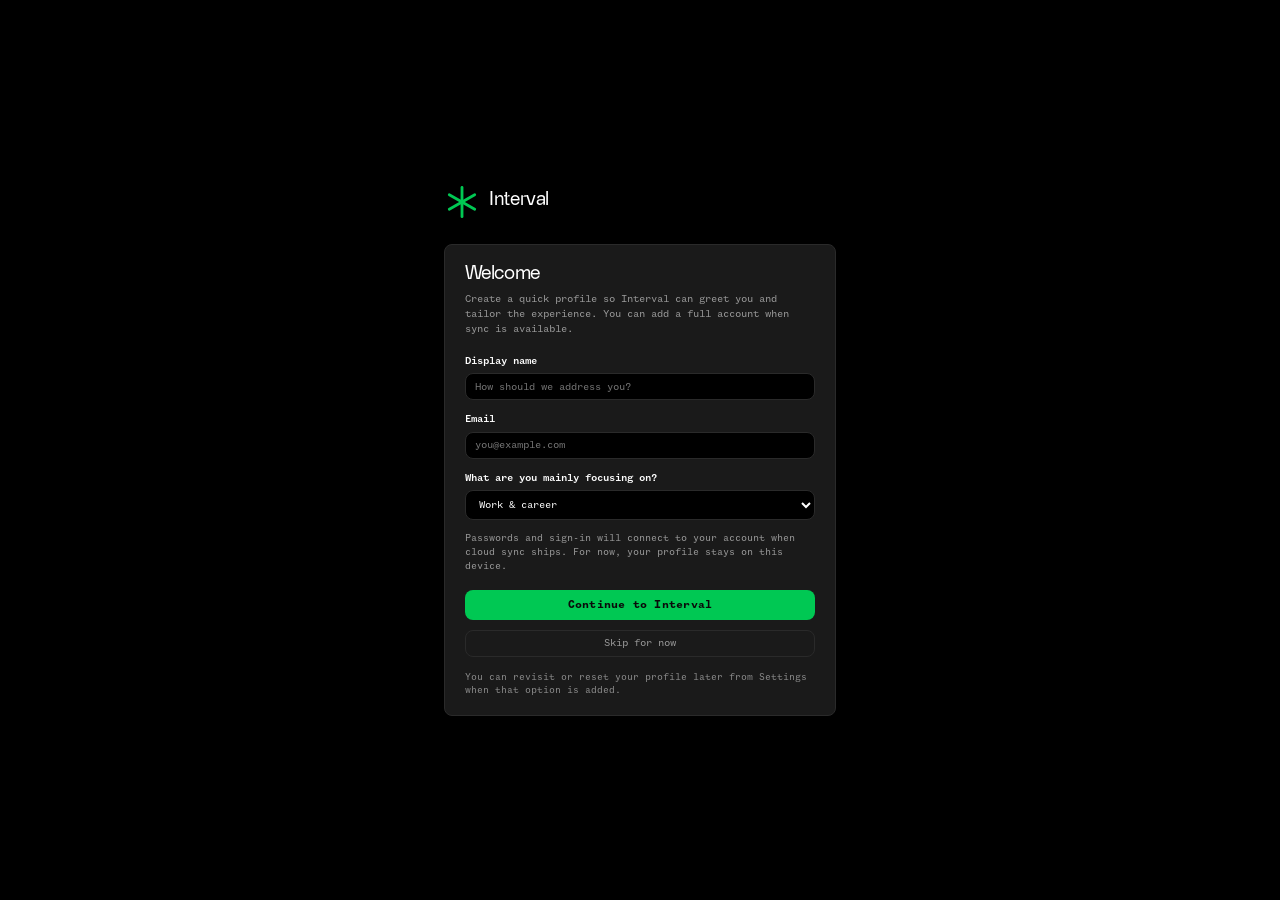
==== index.html @ 91ce13fd "Settings" ====
<!DOCTYPE html>
<html lang="en" data-theme="dark">
  <head>
    <meta charset="utf-8" />
    <meta name="viewport" content="width=device-width, initial-scale=1" />
    <title>Interval — Dashboard</title>
    <script src="js/onboarding-guard.js"></script>
    <script>
      (function () {
        try {
          if (localStorage.getItem("interval_theme") === "light") {
            document.documentElement.setAttribute("data-theme", "light");
          }
          var ts = localStorage.getItem("interval_text_scale");
          if (ts === "sm" || ts === "lg") {
            document.documentElement.setAttribute("data-text-scale", ts);
          }
          var motion = localStorage.getItem("interval_motion");
          var reduce = false;
          if (motion === "reduce") reduce = true;
          else if (motion === "full") reduce = false;
          else if (window.matchMedia("(prefers-reduced-motion: reduce)").matches) reduce = true;
          if (reduce) document.documentElement.setAttribute("data-reduced-motion", "reduce");
        } catch (e) {}
      })();
    </script>
    <link rel="stylesheet" href="css/live-session.css" />
    <link rel="stylesheet" href="css/dashboard.css" />
  </head>
  <body class="page-dashboard">
    <div class="app">
      <aside class="sidebar" aria-label="Main navigation">
        <a class="sidebar__brand sidebar__brand--link" id="sidebar-brand-link" href="profile.html" aria-label="Profile">
          <svg class="sidebar__logo" viewBox="0 0 32 32" aria-hidden="true" fill="none">
            <line x1="16" y1="3" x2="16" y2="29" stroke="currentColor" stroke-width="2.5" stroke-linecap="round"/>
            <line x1="27.3" y1="9.5" x2="4.7" y2="22.5" stroke="currentColor" stroke-width="2.5" stroke-linecap="round"/>
            <line x1="4.7" y1="9.5" x2="27.3" y2="22.5" stroke="currentColor" stroke-width="2.5" stroke-linecap="round"/>
          </svg>
          <span class="sidebar__title">Interval</span>
        </a>
        <nav class="sidebar__nav">
          <a class="sidebar__link sidebar__link--active" href="index.html" aria-current="page">
            <svg class="sidebar__icon" viewBox="0 0 24 24" fill="none" stroke="currentColor" stroke-width="2">
              <rect x="3" y="3" width="7" height="7" rx="1" />
              <rect x="14" y="3" width="7" height="7" rx="1" />
              <rect x="3" y="14" width="7" height="7" rx="1" />
              <rect x="14" y="14" width="7" height="7" rx="1" />
            </svg>
            Dashboard
          </a>
          <a class="sidebar__link" href="tracker.html">
            <svg class="sidebar__icon" viewBox="0 0 24 24" fill="none" stroke="currentColor" stroke-width="2">
              <circle cx="12" cy="12" r="3" />
              <path d="M12 2v2M12 20v2M2 12h2M20 12h2" />
            </svg>
            Tracker
          </a>
          <a class="sidebar__link" href="calendar.html">
            <svg class="sidebar__icon" viewBox="0 0 24 24" fill="none" stroke="currentColor" stroke-width="2">
              <rect x="3" y="5" width="18" height="16" rx="2" />
              <path d="M8 3v4M16 3v4" />
            </svg>
            Calendar
          </a>
          <a class="sidebar__link" href="guide.html">
            <svg class="sidebar__icon" viewBox="0 0 24 24" fill="none" stroke="currentColor" stroke-width="2">
              <rect x="4" y="4" width="16" height="16" rx="2" />
              <path d="M8 10h8M8 14h5" />
            </svg>
            Guide
          </a>
        </nav>
        <div class="sidebar__footer">
          <div class="sidebar__settings">
            <button
              type="button"
              class="sidebar__link sidebar__settings-trigger"
              id="sidebar-settings-toggle"
              aria-expanded="false"
              aria-controls="sidebar-settings-panel"
            >
              <svg class="sidebar__icon" viewBox="0 0 24 24" fill="none" stroke="currentColor" stroke-width="2">
                <circle cx="12" cy="12" r="3" />
                <path d="M12 2v2M12 20v2M4.2 4.2l1.4 1.4M18.4 18.4l1.4 1.4M2 12h2M20 12h2M4.2 19.8l1.4-1.4M18.4 5.6l1.4-1.4" />
              </svg>
              Settings
            </button>
            <div id="sidebar-settings-panel" class="sidebar__settings-panel" hidden>
              <div class="settings-field">
                <span class="settings-field__label">Appearance</span>
                <div class="theme-switch-row">
                  <span class="theme-switch-row__text" id="theme-mode-label">Dark mode</span>
                  <button
                    type="button"
                    class="theme-switch"
                    id="theme-switch"
                    role="switch"
                    aria-checked="true"
                    aria-labelledby="theme-mode-label"
                  >
                    <span class="theme-switch__knob"></span>
                  </button>
                </div>
              </div>
              <div class="settings-field">
                <label class="settings-field__label" for="setting-text-scale">Text size</label>
                <select class="settings-select" id="setting-text-scale" aria-label="Text size">
                  <option value="sm">Small</option>
                  <option value="md">Default</option>
                  <option value="lg">Large</option>
                </select>
              </div>
              <div class="settings-field">
                <label class="settings-field__label" for="setting-clock">Time</label>
                <select class="settings-select" id="setting-clock" aria-label="Time format">
                  <option value="12">12-hour</option>
                  <option value="24">24-hour</option>
                </select>
              </div>
              <div class="settings-field">
                <label class="settings-field__label" for="setting-week-start">Week starts</label>
                <select class="settings-select" id="setting-week-start" aria-label="First day of week">
                  <option value="monday">Monday</option>
                  <option value="sunday">Sunday</option>
                </select>
              </div>
              <div class="settings-field">
                <label class="settings-field__label" for="setting-motion">Motion</label>
                <select class="settings-select" id="setting-motion" aria-label="Animation preference">
                  <option value="system">Match system</option>
                  <option value="reduce">Reduce motion</option>
                  <option value="full">Full motion</option>
                </select>
              </div>
              <div class="settings-field">
                <span class="settings-field__label">Data</span>
                <button type="button" class="settings-btn" id="setting-export-sessions">
                  Download session backup
                </button>
              </div>
            </div>
          </div>
          <a class="sidebar__link" href="guide.html">
            <svg class="sidebar__icon" viewBox="0 0 24 24" fill="none" stroke="currentColor" stroke-width="2">
              <circle cx="12" cy="12" r="10" />
              <path d="M12 16v-4M12 8h.01" />
            </svg>
            Help Center
          </a>
        </div>
      </aside>

      <div class="main main--dashboard">
        <header class="main__header main__header--dashboard">
          <div class="dashboard-intro">
            <h1 class="main__title">Dashboard</h1>
            <p id="dashboard-motivation" class="dashboard-motivation" aria-live="polite"></p>
          </div>
        </header>

        <nav class="dashboard-tiles" aria-label="App areas">
          <a class="dashboard-tile" href="tracker.html">
            <div class="dashboard-tile__thumb">
              <svg viewBox="0 0 160 100" fill="none" xmlns="http://www.w3.org/2000/svg" aria-hidden="true">
                <rect width="160" height="100" rx="4" fill="var(--bg)" stroke="var(--border-subtle)" stroke-width="1" />
                <path d="M12 72 L40 48 L68 58 L96 32 L124 44 L148 28" stroke="url(#dash-tracker-grad)" stroke-width="4" stroke-linecap="round" stroke-linejoin="round" />
                <defs>
                  <linearGradient id="dash-tracker-grad" x1="0" y1="0" x2="1" y2="0">
                    <stop offset="0%" stop-color="var(--deep)" />
                    <stop offset="45%" stop-color="var(--focused)" />
                    <stop offset="100%" stop-color="var(--neutral)" />
                  </linearGradient>
                </defs>
                <line x1="12" y1="20" x2="148" y2="20" stroke="var(--chart-grid-stroke)" stroke-width="1" stroke-dasharray="3 4" />
                <line x1="12" y1="50" x2="148" y2="50" stroke="var(--chart-grid-mid)" stroke-width="1" stroke-dasharray="3 4" />
                <line x1="12" y1="80" x2="148" y2="80" stroke="var(--chart-grid-stroke)" stroke-width="1" stroke-dasharray="3 4" />
              </svg>
            </div>
            <div class="dashboard-tile__body">
              <h2 class="dashboard-tile__title">Tracker</h2>
              <p class="dashboard-tile__desc">Run reflective focus sessions, view the stability curve, and log distractions.</p>
            </div>
          </a>

          <a class="dashboard-tile" href="calendar.html">
            <div class="dashboard-tile__thumb">
              <svg viewBox="0 0 160 100" fill="none" xmlns="http://www.w3.org/2000/svg" aria-hidden="true">
                <rect width="160" height="100" rx="4" fill="var(--bg)" stroke="var(--border-subtle)" stroke-width="1" />
                <rect x="14" y="16" width="132" height="14" rx="2" fill="var(--surface-elevated)" />
                <g opacity="0.9">
                  <rect x="14" y="38" width="16" height="14" rx="2" fill="var(--surface-elevated)" stroke="var(--border-subtle)" stroke-width="1" />
                  <rect x="34" y="38" width="16" height="14" rx="2" fill="var(--surface-elevated)" stroke="var(--border-subtle)" stroke-width="1" />
                  <rect x="54" y="38" width="16" height="14" rx="2" fill="var(--deep)" fill-opacity="0.25" stroke="var(--deep)" stroke-width="1" />
                  <rect x="74" y="38" width="16" height="14" rx="2" fill="var(--surface-elevated)" stroke="var(--border-subtle)" stroke-width="1" />
                  <rect x="94" y="38" width="16" height="14" rx="2" fill="var(--surface-elevated)" stroke="var(--border-subtle)" stroke-width="1" />
                  <rect x="114" y="38" width="16" height="14" rx="2" fill="var(--surface-elevated)" stroke="var(--border-subtle)" stroke-width="1" />
                  <rect x="134" y="38" width="16" height="14" rx="2" fill="var(--surface-elevated)" stroke="var(--border-subtle)" stroke-width="1" />
                  <rect x="14" y="56" width="16" height="14" rx="2" fill="var(--surface-elevated)" stroke="var(--border-subtle)" stroke-width="1" />
                  <rect x="34" y="56" width="16" height="14" rx="2" fill="var(--focused)" fill-opacity="0.2" stroke="var(--focused)" stroke-width="1" />
                </g>
              </svg>
            </div>
            <div class="dashboard-tile__body">
              <h2 class="dashboard-tile__title">Calendar</h2>
              <p class="dashboard-tile__desc">Browse session history by month, week, or day with focus scores.</p>
            </div>
          </a>

          <a class="dashboard-tile" href="guide.html">
            <div class="dashboard-tile__thumb">
              <svg viewBox="0 0 160 100" fill="none" xmlns="http://www.w3.org/2000/svg" aria-hidden="true">
                <rect width="160" height="100" rx="4" fill="var(--bg)" stroke="var(--border-subtle)" stroke-width="1" />
                <rect x="36" y="18" width="88" height="64" rx="3" fill="var(--surface-elevated)" stroke="var(--border-subtle)" stroke-width="1" />
                <line x1="48" y1="34" x2="112" y2="34" stroke="var(--text-muted)" stroke-width="2" stroke-linecap="round" />
                <line x1="48" y1="46" x2="104" y2="46" stroke="var(--border-subtle)" stroke-width="2" stroke-linecap="round" />
                <line x1="48" y1="56" x2="96" y2="56" stroke="var(--border-subtle)" stroke-width="2" stroke-linecap="round" />
                <line x1="48" y1="66" x2="108" y2="66" stroke="var(--border-subtle)" stroke-width="2" stroke-linecap="round" />
                <circle cx="52" cy="74" r="3" fill="var(--deep)" />
                <line x1="58" y1="74" x2="108" y2="74" stroke="var(--deep)" stroke-width="2" stroke-opacity="0.35" stroke-linecap="round" />
              </svg>
            </div>
            <div class="dashboard-tile__body">
              <h2 class="dashboard-tile__title">Guide</h2>
              <p class="dashboard-tile__desc">How Interval works: focus bands, reflective mode, and using the calendar.</p>
            </div>
          </a>
        </nav>
      </div>
    </div>
    <script src="js/profile.js"></script>
    <script src="js/behavior-tracking.js" defer></script>
    <script src="js/theme.js" defer></script>
    <script src="js/app-settings.js" defer></script>
    <script src="js/sidebar-brand.js" defer></script>
    <script src="js/session-calendar.js" defer></script>
    <script src="js/dashboard-motivation.js" defer></script>
  </body>
</html>
---- css/live-session.css ----
/* Live Session — desktop layout, no utility framework */

@import url("./fonts.css");

:root,
html[data-theme="dark"] {
  --bg: #000000;
  --surface: #1a1a1a;
  --surface-elevated: #222222;
  --border-subtle: #2a2a2a;
  --text: #ffffff;
  --text-muted: #9a9a9a;
  --text-on-deep: #0a0a0a;
  --deep: #00c853;
  --focused: #ffd600;
  --neutral: #ff9100;
  --distracted: #d50000;
  --chart-grid-stroke: #333333;
  --chart-grid-mid: #444444;
  --dist-track-bg: #0d0d0d;
  --sidebar-width: 240px;
  --radius-card: 8px;
  --font-sans: "Rinter", system-ui, sans-serif;
  --font-mono: "Founders Grotesk Mono", ui-monospace, monospace;
  /* Tracker: one body size for labels + values, one for captions */
  --text-scale-multiplier: 1;
  --font-ui: calc(0.8125rem * var(--text-scale-multiplier));
  --font-caption: calc(0.75rem * var(--text-scale-multiplier));
}

html[data-text-scale="sm"] {
  --text-scale-multiplier: 0.92;
}

html[data-text-scale="lg"] {
  --text-scale-multiplier: 1.1;
}

html[data-theme="light"] {
  --bg: #f2f2f2;
  --surface: #ffffff;
  --surface-elevated: #ebebeb;
  --border-subtle: #e0e0e0;
  --text: #141414;
  --text-muted: #616161;
  --text-on-deep: #0a0a0a;
  --deep: #00a344;
  --focused: #c9a000;
  --neutral: #e65100;
  --distracted: #c62828;
  --chart-grid-stroke: #d4d4d4;
  --chart-grid-mid: #b8b8b8;
  --dist-track-bg: #eaeaea;
}

*,
*::before,
*::after {
  box-sizing: border-box;
}

html,
body {
  margin: 0;
  min-height: 100%;
  background: var(--bg);
  color: var(--text);
  font-family: var(--font-mono);
  font-size: 14px;
  font-weight: 400;
  line-height: 1.45;
  -webkit-font-smoothing: antialiased;
}

a {
  color: inherit;
  text-decoration: none;
}

button {
  font-family: inherit;
  cursor: pointer;
}

.app {
  display: flex;
  min-height: 100vh;
}

/* ——— Sidebar ——— */

.sidebar {
  width: var(--sidebar-width);
  flex-shrink: 0;
  background: var(--surface);
  border-right: 1px solid var(--border-subtle);
  display: flex;
  flex-direction: column;
  padding: 1.5rem 1rem 1.25rem;
}

.sidebar__brand {
  display: flex;
  align-items: center;
  gap: 0.65rem;
  padding: 0 0.5rem 1.5rem;
  border-bottom: 1px solid var(--border-subtle);
  margin-bottom: 1rem;
}

a.sidebar__brand--link {
  text-decoration: none;
  color: inherit;
  cursor: pointer;
  border-radius: var(--radius-card);
  transition: background 0.15s ease;
}

a.sidebar__brand--link:hover {
  background: var(--surface-elevated);
}

a.sidebar__brand--link:focus {
  outline: none;
}

a.sidebar__brand--link:focus-visible {
  outline: 2px solid var(--deep);
  outline-offset: 2px;
}

.sidebar__logo {
  width: 28px;
  height: 28px;
  flex-shrink: 0;
  color: var(--deep);
}

.sidebar__title {
  font-family: var(--font-sans);
  font-size: 1.25rem;
  font-weight: 500;
  letter-spacing: -0.02em;
}

.sidebar__nav {
  display: flex;
  flex-direction: column;
  gap: 0.35rem;
  flex: 1;
}

.sidebar__link {
  display: flex;
  align-items: center;
  gap: 0.65rem;
  padding: 0.55rem 0.65rem;
  border-radius: var(--radius-card);
  color: var(--text);
  transition: background 0.15s ease, color 0.15s ease;
}

.sidebar__link:hover {
  background: var(--surface-elevated);
}

.sidebar__link--active {
  background: var(--deep);
  color: var(--text-on-deep);
}

.sidebar__link--active:hover {
  background: var(--deep);
  filter: brightness(1.06);
}

.sidebar__icon {
  width: 18px;
  height: 18px;
  flex-shrink: 0;
  opacity: 0.9;
}

.sidebar__link--active .sidebar__icon {
  color: var(--text-on-deep);
  opacity: 1;
}

.sidebar__footer {
  display: flex;
  flex-direction: column;
  gap: 0.35rem;
  padding-top: 1rem;
  border-top: 1px solid var(--border-subtle);
}

.sidebar__settings {
  display: flex;
  flex-direction: column;
  gap: 0.35rem;
}

.sidebar__settings-trigger {
  width: 100%;
  border: none;
  background: none;
  font: inherit;
  text-align: left;
  cursor: pointer;
}

.sidebar__settings-panel {
  padding: 0.5rem 0.65rem 0.75rem;
  margin: 0 0 0.15rem;
  border-radius: var(--radius-card);
  background: var(--surface-elevated);
  border: 1px solid var(--border-subtle);
  max-height: min(70vh, 22rem);
  overflow-y: auto;
}

.settings-field {
  display: flex;
  flex-direction: column;
  gap: 0.5rem;
}

.settings-field__label {
  font-size: 0.6875rem;
  font-weight: 500;
  letter-spacing: 0.06em;
  text-transform: uppercase;
  color: var(--text-muted);
}

.theme-switch-row {
  display: flex;
  align-items: center;
  justify-content: space-between;
  gap: 0.75rem;
}

.theme-switch-row__text {
  font-size: 0.8125rem;
  color: var(--text);
}

.theme-switch {
  position: relative;
  width: 44px;
  height: 24px;
  flex-shrink: 0;
  border: none;
  border-radius: 999px;
  padding: 0;
  cursor: pointer;
  background: var(--border-subtle);
  transition: background 0.2s ease;
}

.theme-switch[aria-checked="true"] {
  background: var(--deep);
}

.theme-switch:focus-visible {
  outline: 2px solid var(--deep);
  outline-offset: 2px;
}

.theme-switch__knob {
  position: absolute;
  top: 3px;
  left: 3px;
  width: 18px;
  height: 18px;
  border-radius: 50%;
  background: var(--surface);
  box-shadow: 0 1px 3px rgba(0, 0, 0, 0.35);
  transition: transform 0.2s ease;
  pointer-events: none;
}

.theme-switch[aria-checked="true"] .theme-switch__knob {
  transform: translateX(20px);
  background: var(--text-on-deep);
}

html[data-theme="light"] .theme-switch[aria-checked="false"] .theme-switch__knob {
  background: #ffffff;
}

.sidebar__settings-panel .settings-field:not(:first-child) {
  margin-top: 0.65rem;
  padding-top: 0.65rem;
  border-top: 1px solid var(--border-subtle);
}

.settings-select {
  width: 100%;
  max-width: 100%;
  font-family: inherit;
  font-size: 0.8125rem;
  padding: 0.35rem 0.45rem;
  border-radius: var(--radius-card);
  border: 1px solid var(--border-subtle);
  background: var(--surface);
  color: var(--text);
}

.settings-select:focus-visible {
  outline: 2px solid var(--deep);
  outline-offset: 1px;
}

.settings-btn {
  display: block;
  width: 100%;
  margin-top: 0.35rem;
  padding: 0.4rem 0.55rem;
  font-family: inherit;
  font-size: 0.8125rem;
  border-radius: var(--radius-card);
  border: 1px solid var(--border-subtle);
  background: var(--surface);
  color: var(--text);
}

.settings-btn:hover {
  background: var(--surface-elevated);
  border-color: var(--text-muted);
}

.settings-btn:focus-visible {
  outline: 2px solid var(--deep);
  outline-offset: 1px;
}

html[data-reduced-motion="reduce"] *,
html[data-reduced-motion="reduce"] *::before,
html[data-reduced-motion="reduce"] *::after {
  animation-duration: 0.001ms !important;
  animation-iteration-count: 1 !important;
  transition-duration: 0.001ms !important;
  scroll-behavior: auto !important;
}

/* ——— Main ——— */

.main {
  flex: 1;
  min-width: 0;
  display: flex;
  flex-direction: column;
  padding: 1.5rem 1.75rem 1.75rem;
}

.main__header {
  display: flex;
  flex-wrap: wrap;
  align-items: center;
  gap: 1rem 1.5rem;
  margin-bottom: 1.5rem;
}

.main__title {
  font-family: var(--font-sans);
  font-size: clamp(1.75rem, 3vw, 2.25rem);
  font-weight: 500;
  letter-spacing: -0.03em;
  margin: 0;
  line-height: 1.1;
}

.main__header-spacer {
  flex: 1;
  min-width: 0;
}

.header-actions {
  display: flex;
  align-items: center;
  gap: 0.65rem;
}


.btn-primary {
  border: none;
  border-radius: var(--radius-card);
  padding: 0.65rem 1.15rem;
  background: var(--deep);
  color: var(--text-on-deep);
  font-size: var(--font-ui);
  font-weight: 600;
  letter-spacing: 0.02em;
  transition: filter 0.15s ease, transform 0.1s ease;
}

.btn-primary:hover {
  filter: brightness(1.08);
}

.btn-primary:active {
  transform: scale(0.99);
}

.btn-primary--end {
  background: var(--distracted);
}

.header-meta {
  display: flex;
  align-items: center;
  gap: 0.65rem;
  flex-wrap: wrap;
}

.pill {
  display: inline-flex;
  align-items: center;
  gap: 0.5rem;
  padding: 0.45rem 0.85rem;
  background: var(--surface);
  border-radius: 999px;
  font-size: var(--font-ui);
  color: var(--text-muted);
  border: 1px solid var(--border-subtle);
}

.pill__dot {
  width: 8px;
  height: 8px;
  border-radius: 2px;
  background: var(--text-muted);
  flex-shrink: 0;
  transition: background 0.3s ease;
}

.pill__dot--pulse {
  background: var(--deep);
  animation: dot-pulse 2s ease-in-out infinite;
}

@keyframes dot-pulse {
  0%, 100% { opacity: 1; }
  50% { opacity: 0.35; }
}

.pill__time {
  color: var(--text);
  font-variant-numeric: tabular-nums;
}

/* ——— Dashboard grid ——— */

.dashboard-grid {
  display: grid;
  grid-template-columns: minmax(0, 1fr) minmax(0, 1fr) 260px;
  grid-template-rows: minmax(220px, 1fr) minmax(220px, 1fr) auto;
  gap: 1rem;
  flex: 1;
  min-height: 0;
}

.card {
  background: var(--surface);
  border-radius: var(--radius-card);
  border: 1px solid var(--border-subtle);
  padding: 1rem 1.1rem;
  display: flex;
  flex-direction: column;
  min-height: 0;
}

.card__title {
  margin: 0 0 0.75rem;
  padding-bottom: 0.65rem;
  border-bottom: 1px solid var(--border-subtle);
  font-size: var(--font-ui);
  font-weight: 500;
  color: var(--text);
  letter-spacing: 0.04em;
  text-transform: none;
}

.card__title--sr-only {
  position: absolute;
  width: 1px;
  height: 1px;
  padding: 0;
  margin: -1px;
  overflow: hidden;
  clip: rect(0, 0, 0, 0);
  white-space: nowrap;
  border: 0;
}

.card__hint {
  margin: -0.35rem 0 0.65rem;
  font-size: var(--font-caption);
  line-height: 1.4;
  color: var(--text-muted);
}

/* Grid placement */
.cell-stability {
  grid-column: 1 / 3;
  grid-row: 1 / 3;
}

.cell-distraction {
  grid-column: 3;
  grid-row: 1;
}

.cell-session {
  grid-column: 3;
  grid-row: 2;
}

.cell-curve-key {
  grid-column: 1;
  grid-row: 3;
}

.cell-distribution {
  grid-column: 2;
  grid-row: 3;
}

.cell-friction {
  position: relative;
  grid-column: 3;
  grid-row: 3;
}

/* Stability chart */
.stability-chart-wrap {
  flex: 1;
  min-height: 260px;
  position: relative;
}

.stability-chart {
  width: 100%;
  height: 100%;
  display: block;
}

.stability-chart__axis-y {
  fill: var(--text-muted);
  font-size: var(--font-caption);
  font-family: var(--font-mono);
}

.stability-chart__axis-x {
  fill: var(--text-muted);
  font-size: var(--font-caption);
  font-family: var(--font-mono);
}

.stability-chart__grid {
  stroke: var(--chart-grid-stroke);
  stroke-width: 1;
  stroke-dasharray: 4 6;
  fill: none;
}

.stability-chart__grid--mid {
  stroke: var(--chart-grid-mid);
}

.stability-chart__marker-line {
  stroke: var(--distracted);
  stroke-dasharray: 4 4;
  opacity: 0.6;
}

.stability-chart__empty-msg {
  fill: var(--text-muted);
  font-size: var(--font-caption);
  font-family: var(--font-mono);
  letter-spacing: 0.04em;
}

/* Distraction list */
.distraction-list {
  list-style: none;
  margin: 0;
  padding: 0;
  display: flex;
  flex-direction: column;
  gap: 0.85rem;
}

.distraction-list__item {
  display: flex;
  align-items: flex-start;
  gap: 0.65rem;
  font-size: var(--font-ui);
}

.distraction-list__icon {
  width: 22px;
  height: 22px;
  flex-shrink: 0;
  color: var(--distracted);
  margin-top: 0.1rem;
}

.distraction-list__body {
  display: flex;
  flex-direction: column;
  gap: 0.2rem;
  min-width: 0;
}

.distraction-list__label {
  color: var(--text);
  font-weight: 500;
}

.distraction-list__time {
  font-size: var(--font-caption);
  color: var(--text-muted);
  font-variant-numeric: tabular-nums;
}

.distraction-list__empty {
  font-size: var(--font-ui);
  color: var(--text-muted);
  list-style: none;
  margin: 0;
  padding: 0.25rem 0 0;
}

/* Curve key — matches stability chart Y-axis bands */
.curve-key {
  display: flex;
  gap: 0.85rem;
  align-items: stretch;
  flex: 1;
  min-height: 0;
  margin-top: 0.15rem;
}

.curve-key__gradient {
  width: 14px;
  border-radius: 4px;
  flex-shrink: 0;
  border: 1px solid var(--border-subtle);
  background: linear-gradient(
    to bottom,
    var(--deep) 0%,
    var(--focused) 33%,
    var(--neutral) 66%,
    var(--distracted) 100%
  );
}

.curve-key__labels {
  list-style: none;
  margin: 0;
  padding: 0;
  display: flex;
  flex-direction: column;
  justify-content: space-between;
  flex: 1;
  font-size: var(--font-ui);
  color: var(--text);
  line-height: 1.25;
  min-height: 7.5rem;
}

.curve-key__labels li {
  display: flex;
  align-items: center;
  gap: 0.5rem;
}

.curve-key__swatch {
  width: 10px;
  height: 10px;
  border-radius: 2px;
  flex-shrink: 0;
}

.curve-key__swatch--deep {
  background: var(--deep);
}
.curve-key__swatch--focused {
  background: var(--focused);
}
.curve-key__swatch--neutral {
  background: var(--neutral);
}
.curve-key__swatch--distracted {
  background: var(--distracted);
}

/* Session summary */
.summary-lines {
  display: flex;
  flex-direction: column;
  gap: 0.5rem;
  font-size: var(--font-ui);
  font-variant-numeric: tabular-nums;
}

.summary-lines__row {
  display: flex;
  justify-content: space-between;
  gap: 1rem;
}

.summary-lines__label {
  color: var(--text-muted);
}

.summary-lines__value {
  color: var(--text);
}

/* Distribution bars */
.distribution {
  display: flex;
  flex-direction: column;
  gap: 0.65rem;
}

.distribution__row {
  display: grid;
  grid-template-columns: 72px 1fr auto;
  align-items: center;
  gap: 0.65rem;
}

.distribution__label {
  font-size: var(--font-ui);
  color: var(--text-muted);
}

.distribution__track {
  height: 10px;
  background: var(--dist-track-bg);
  border-radius: 999px;
  overflow: hidden;
  border: 1px solid var(--border-subtle);
}

.distribution__fill {
  height: 100%;
  border-radius: 999px;
  min-width: 4px;
  transition: width 0.4s ease;
}

.distribution__fill--deep {
  background: var(--deep);
}
.distribution__fill--focused {
  background: var(--focused);
}
.distribution__fill--neutral {
  background: var(--neutral);
}
.distribution__fill--distracted {
  background: var(--distracted);
}

.distribution__time {
  font-size: var(--font-ui);
  font-variant-numeric: tabular-nums;
  color: var(--text);
  min-width: 3.5rem;
  text-align: right;
}

/* Friction flag */
.btn-friction {
  width: 100%;
  flex: 1;
  min-height: 72px;
  border: none;
  border-radius: var(--radius-card);
  background: var(--distracted);
  color: var(--text);
  font-family: var(--font-mono);
  font-size: var(--font-ui);
  font-weight: 600;
  letter-spacing: 0.04em;
  text-transform: none;
  transition: filter 0.15s ease, transform 0.1s ease;
}

.btn-friction:hover {
  filter: brightness(1.12);
}

.btn-friction:active {
  transform: scale(0.995);
}

.btn-friction:disabled {
  opacity: 0.45;
  cursor: not-allowed;
  filter: none;
  transform: none;
}

.btn-friction:disabled:hover {
  filter: none;
}

/* Friction picker dialog */
.friction-dialog {
  max-width: min(400px, calc(100vw - 2rem));
  padding: 0;
  border: 1px solid var(--border-subtle);
  border-radius: var(--radius-card);
  background: var(--surface);
  color: var(--text);
  box-shadow: 0 16px 48px rgba(0, 0, 0, 0.35);
}

.friction-dialog::backdrop {
  background: rgba(0, 0, 0, 0.55);
  backdrop-filter: blur(2px);
}

.friction-dialog__inner {
  padding: 1.1rem 1.15rem 1rem;
}

.friction-dialog__title {
  margin: 0 0 0.35rem;
  font-size: var(--font-ui);
  font-weight: 600;
  letter-spacing: 0.02em;
}

.friction-dialog__hint {
  margin: 0 0 1rem;
  font-size: var(--font-caption);
  line-height: 1.4;
  color: var(--text-muted);
}

.friction-dialog__options {
  display: flex;
  flex-direction: column;
  gap: 0.5rem;
}

.friction-option {
  display: flex;
  align-items: center;
  gap: 0.75rem;
  width: 100%;
  padding: 0.65rem 0.75rem;
  border: 1px solid var(--border-subtle);
  border-radius: 10px;
  background: var(--surface-elevated, var(--surface));
  color: var(--text);
  font-family: inherit;
  font-size: var(--font-ui);
  text-align: left;
  cursor: pointer;
  transition: border-color 0.15s ease, background 0.15s ease;
}

.friction-option:hover {
  border-color: var(--distracted);
  background: color-mix(in srgb, var(--distracted) 12%, var(--surface));
}

.friction-option__icon {
  display: flex;
  width: 36px;
  height: 36px;
  flex-shrink: 0;
  align-items: center;
  justify-content: center;
  border-radius: 8px;
  background: color-mix(in srgb, var(--distracted) 18%, transparent);
  color: var(--distracted);
}

.friction-option__icon svg {
  width: 22px;
  height: 22px;
}

.friction-option__label {
  flex: 1;
  line-height: 1.3;
}

.friction-dialog__cancel {
  margin-top: 0.85rem;
  width: 100%;
  padding: 0.55rem 0.75rem;
  border: 1px solid var(--border-subtle);
  border-radius: 10px;
  background: transparent;
  color: var(--text-muted);
  font-family: var(--font-mono);
  font-size: var(--font-caption);
  cursor: pointer;
  transition: color 0.15s ease, border-color 0.15s ease;
}

.friction-dialog__cancel:hover {
  color: var(--text);
  border-color: var(--text-muted);
}

@media (max-width: 1100px) {
  .dashboard-grid {
    grid-template-columns: 1fr 1fr;
    grid-template-rows: auto;
  }

  .cell-stability {
    grid-column: 1 / -1;
    grid-row: auto;
    min-height: 320px;
  }

  .cell-distraction {
    grid-column: 1;
    grid-row: auto;
  }

  .cell-session {
    grid-column: 2;
    grid-row: auto;
  }

  .cell-curve-key {
    grid-column: 1;
    grid-row: auto;
  }

  .cell-distribution {
    grid-column: 2;
    grid-row: auto;
  }

  .cell-friction {
    grid-column: 1 / -1;
  }
}
---- css/dashboard.css ----
/* Dashboard — three-column launcher (fills space below header) */

.page-dashboard {
  --font-ui: calc(0.9375rem * var(--text-scale-multiplier));
  --font-caption: calc(0.875rem * var(--text-scale-multiplier));
  font-size: var(--font-ui);
}

.main--dashboard {
  flex: 1;
  min-height: 0;
}

.main__header--dashboard {
  flex-direction: column;
  align-items: flex-start;
  gap: 0.35rem;
  flex-shrink: 0;
}

.dashboard-intro {
  display: flex;
  flex-direction: column;
  gap: 0.5rem;
  max-width: 36rem;
}

.dashboard-motivation {
  margin: 0;
  font-size: var(--font-caption);
  line-height: 1.45;
  color: var(--text-muted);
  font-style: italic;
  letter-spacing: 0.01em;
  min-height: 2.6em;
}

.dashboard-tiles {
  display: grid;
  grid-template-columns: repeat(3, minmax(0, 1fr));
  grid-template-rows: minmax(0, 1fr);
  gap: 1rem;
  align-items: stretch;
  flex: 1;
  min-height: 0;
}

.dashboard-tile {
  display: flex;
  flex-direction: column;
  min-height: 0;
  height: 100%;
  border-radius: var(--radius-card);
  border: 1px solid var(--border-subtle);
  background: var(--surface);
  color: inherit;
  text-decoration: none;
  overflow: hidden;
  transition: border-color 0.15s ease, box-shadow 0.15s ease, transform 0.1s ease;
}

.dashboard-tile:hover {
  border-color: color-mix(in srgb, var(--deep) 45%, var(--border-subtle));
  box-shadow: 0 8px 28px rgba(0, 0, 0, 0.22);
}

.dashboard-tile:active {
  transform: scale(0.995);
}

.dashboard-tile:focus-visible {
  outline: 2px solid var(--deep);
  outline-offset: 2px;
}

.dashboard-tile__thumb {
  flex: 1;
  min-height: 0;
  background: var(--surface-elevated);
  border-bottom: 1px solid var(--border-subtle);
  display: flex;
  align-items: center;
  justify-content: center;
  padding: 1.25rem 1.5rem;
}

.dashboard-tile__thumb svg {
  width: auto;
  height: auto;
  max-width: min(240px, 100%);
  max-height: min(100%, 220px);
  display: block;
}

.dashboard-tile__body {
  padding: 1rem 1.1rem 1.15rem;
  display: flex;
  flex-direction: column;
  gap: 0.35rem;
  flex-shrink: 0;
}

.dashboard-tile__title {
  margin: 0;
  font-size: var(--font-ui);
  font-weight: 600;
  letter-spacing: 0.02em;
  color: var(--text);
}

.dashboard-tile__desc {
  margin: 0;
  font-size: var(--font-caption);
  line-height: 1.4;
  color: var(--text-muted);
}

@media (max-width: 900px) {
  .dashboard-tiles {
    grid-template-columns: 1fr;
    grid-template-rows: auto;
    flex: none;
    max-width: 28rem;
  }

  .dashboard-tile {
    min-height: 18rem;
  }

  .dashboard-tile__thumb {
    flex: 1;
    min-height: 11rem;
  }
}

/* Guide page — 3-column grid (mockup: goal | recommendations + preset | focus + log) */
.main--guide {
  flex: 1;
  min-height: 0;
}

.main__header--guide {
  flex-shrink: 0;
}

.guide-grid {
  display: grid;
  grid-template-columns: minmax(0, 1fr) minmax(0, 1.15fr) minmax(0, 1fr);
  grid-template-rows: minmax(0, 1fr) minmax(0, 1fr);
  gap: 1rem;
  flex: 1;
  min-height: 0;
  align-items: stretch;
}

.guide-panel--goal {
  grid-column: 1;
  grid-row: 1 / -1;
}

.guide-panel--recommendations {
  grid-column: 2;
  grid-row: 1;
}

.guide-panel--preset {
  grid-column: 2;
  grid-row: 2;
}

.guide-panel--focus {
  grid-column: 3;
  grid-row: 1;
}

.guide-panel--distractions {
  grid-column: 3;
  grid-row: 2;
}

.guide-panel {
  display: flex;
  flex-direction: column;
  min-height: 0;
  overflow: hidden;
}

.guide-panel__title {
  flex-shrink: 0;
  margin: 0 0 0.75rem;
  padding-bottom: 0.65rem;
  border-bottom: 1px solid var(--border-subtle);
  font-size: var(--font-ui);
  font-weight: 600;
  letter-spacing: 0.02em;
  color: var(--text);
}

.guide-panel__body {
  flex: 1;
  min-height: 0;
  overflow: auto;
  font-size: var(--font-caption);
  line-height: 1.5;
  color: var(--text-muted);
}

.guide-panel__body p {
  margin: 0 0 0.75rem;
}

.guide-panel__body p:last-child {
  margin-bottom: 0;
}

.guide-panel__lead {
  margin: 0 0 0.65rem;
}

.guide-panel__list {
  margin: 0 0 0.65rem;
  padding-left: 1.1rem;
}

.guide-panel__list li {
  margin-bottom: 0.35rem;
}

.guide-panel__note {
  font-size: calc(var(--font-caption) * 0.95);
  opacity: 0.92;
  font-style: italic;
}

.guide-panel__numbered {
  margin: 0;
  padding-left: 1.1rem;
}

.guide-panel__numbered li {
  margin-bottom: 0.5rem;
}

.guide-panel__numbered strong {
  color: var(--text);
  font-weight: 600;
}

.guide-panel__dl {
  margin: 0.5rem 0 0;
}

.guide-panel__dl dt {
  margin-top: 0.5rem;
  color: var(--text);
  font-weight: 500;
  font-size: var(--font-caption);
}

.guide-panel__dl dt:first-child {
  margin-top: 0;
}

.guide-panel__dl dd {
  margin: 0.25rem 0 0;
  padding-left: 0;
}

.guide-panel__legend {
  list-style: none;
  margin: 0.5rem 0 0;
  padding: 0;
  display: flex;
  flex-direction: column;
  gap: 0.45rem;
}

.guide-panel__legend li {
  display: flex;
  align-items: center;
  gap: 0.5rem;
}

.guide-panel__swatch {
  width: 12px;
  height: 12px;
  border-radius: 2px;
  flex-shrink: 0;
}

.guide-panel__swatch--deep {
  background: var(--deep);
}
.guide-panel__swatch--focused {
  background: var(--focused);
}
.guide-panel__swatch--neutral {
  background: var(--neutral);
}
.guide-panel__swatch--distracted {
  background: var(--distracted);
}

/* Goal List — daily goal + checklist */
.guide-panel__body--goals {
  display: flex;
  flex-direction: column;
  gap: 0.75rem;
}

.goal-form__intro {
  margin: 0;
  font-size: var(--font-caption);
  line-height: 1.45;
  color: var(--text-muted);
}

.goal-form__intro strong {
  color: var(--text);
  font-weight: 600;
}

.goal-form {
  display: flex;
  flex-direction: column;
  gap: 0.55rem;
}

.goal-form__label {
  font-size: var(--font-caption);
  font-weight: 500;
  color: var(--text);
}

.goal-form__input {
  width: 100%;
  padding: 0.5rem 0.65rem;
  border: 1px solid var(--border-subtle);
  border-radius: var(--radius-card);
  background: var(--bg);
  color: var(--text);
  font-family: var(--font-mono);
  font-size: var(--font-caption);
}

.goal-form__input::placeholder {
  color: var(--text-muted);
  opacity: 0.85;
}

.goal-form__input:focus {
  outline: none;
  border-color: var(--deep);
  box-shadow: 0 0 0 1px color-mix(in srgb, var(--deep) 35%, transparent);
}

.goal-form__deadlines {
  margin: 0;
  padding: 0.5rem 0.65rem;
  border: 1px solid var(--border-subtle);
  border-radius: var(--radius-card);
  background: var(--surface-elevated);
}

.goal-form__legend {
  padding: 0;
  margin: 0 0 0.4rem;
  font-size: calc(var(--font-caption) * 0.95);
  font-weight: 500;
  color: var(--text-muted);
}

.goal-form__radio {
  display: flex;
  align-items: center;
  gap: 0.45rem;
  font-size: var(--font-caption);
  color: var(--text);
  cursor: pointer;
  margin-bottom: 0.35rem;
}

.goal-form__radio:last-child {
  margin-bottom: 0;
}

.goal-form__radio input {
  accent-color: var(--deep);
}

.goal-form__submit {
  align-self: flex-start;
  margin-top: 0.15rem;
}

.goal-form__status {
  margin: 0;
  padding: 0.5rem 0.65rem;
  border-radius: var(--radius-card);
  border: 1px solid var(--border-subtle);
  background: color-mix(in srgb, var(--deep) 12%, var(--surface));
  font-size: var(--font-caption);
  line-height: 1.4;
  color: var(--text);
}

.goal-list__header {
  display: flex;
  align-items: baseline;
  justify-content: space-between;
  gap: 0.5rem;
  margin-top: 0.35rem;
  padding-top: 0.5rem;
  border-top: 1px solid var(--border-subtle);
}

.goal-list__title {
  font-size: var(--font-caption);
  font-weight: 600;
  letter-spacing: 0.04em;
  text-transform: uppercase;
  color: var(--text-muted);
}

.goal-list__subtitle {
  font-size: calc(var(--font-caption) * 0.92);
  color: var(--text-muted);
  opacity: 0.85;
}

.goal-list {
  list-style: none;
  margin: 0;
  padding: 0;
  display: flex;
  flex-direction: column;
  gap: 0.65rem;
}

.goal-list__empty {
  margin: 0;
  padding: 0.5rem 0;
  font-size: var(--font-caption);
  color: var(--text-muted);
  font-style: italic;
}

.goal-list__item {
  display: flex;
  gap: 0.55rem;
  align-items: flex-start;
  padding: 0.55rem 0.6rem;
  border: 1px solid var(--border-subtle);
  border-radius: var(--radius-card);
  background: var(--surface-elevated);
}

.goal-list__item--done .goal-list__text {
  text-decoration: line-through;
  opacity: 0.8;
  color: var(--text-muted);
}

.goal-list__checkbox {
  margin-top: 0.2rem;
  width: 1rem;
  height: 1rem;
  flex-shrink: 0;
  accent-color: var(--deep);
  cursor: pointer;
}

.goal-list__main {
  flex: 1;
  min-width: 0;
  display: flex;
  flex-direction: column;
  gap: 0.35rem;
}

.goal-list__meta {
  display: flex;
  flex-wrap: wrap;
  align-items: center;
  gap: 0.35rem 0.5rem;
}

.goal-list__date {
  font-size: calc(var(--font-caption) * 0.92);
  font-variant-numeric: tabular-nums;
  color: var(--text);
  font-weight: 500;
}

.goal-list__badge {
  font-size: calc(var(--font-caption) * 0.88);
  padding: 0.15rem 0.45rem;
  border-radius: 999px;
  border: 1px solid var(--border-subtle);
  color: var(--text-muted);
  white-space: nowrap;
}

.goal-list__badge--session {
  border-color: color-mix(in srgb, var(--focused) 45%, var(--border-subtle));
  color: var(--focused);
}

.goal-list__badge--week {
  border-color: color-mix(in srgb, var(--neutral) 45%, var(--border-subtle));
  color: var(--neutral);
}

.goal-list__text {
  margin: 0;
  font-size: var(--font-caption);
  line-height: 1.45;
  color: var(--text-muted);
}

/* Profile page */
.profile-view-card {
  max-width: 28rem;
  align-self: flex-start;
}

.profile-view-root {
  font-size: var(--font-caption);
  line-height: 1.5;
  color: var(--text-muted);
}

.profile-view__lead {
  margin: 0 0 1rem;
}

.profile-view__dl {
  margin: 0;
}

.profile-view__row {
  display: grid;
  grid-template-columns: 8rem 1fr;
  gap: 0.5rem 1rem;
  padding: 0.5rem 0;
  border-bottom: 1px solid var(--border-subtle);
}

.profile-view__row:last-of-type {
  border-bottom: none;
}

.profile-view__row dt {
  margin: 0;
  font-size: var(--font-caption);
  font-weight: 500;
  color: var(--text-muted);
}

.profile-view__row dd {
  margin: 0;
  font-size: var(--font-ui);
  color: var(--text);
}

.profile-view__meta {
  margin: 1rem 0 0;
  font-size: calc(var(--font-caption) * 0.95);
  color: var(--text-muted);
}

.profile-view__edit {
  font-size: var(--font-caption);
  color: var(--deep);
  text-decoration: underline;
  text-underline-offset: 2px;
}

.profile-view__edit:hover {
  filter: brightness(1.1);
}

.profile-view__cta {
  display: inline-block;
  margin-top: 0.5rem;
}

@media (max-width: 1100px) {
  .guide-grid {
    grid-template-columns: 1fr;
    grid-template-rows: auto;
    flex: none;
  }

  .guide-panel--goal,
  .guide-panel--recommendations,
  .guide-panel--preset,
  .guide-panel--focus,
  .guide-panel--distractions {
    grid-column: 1;
    grid-row: auto;
  }

  .guide-panel {
    min-height: 0;
  }
}
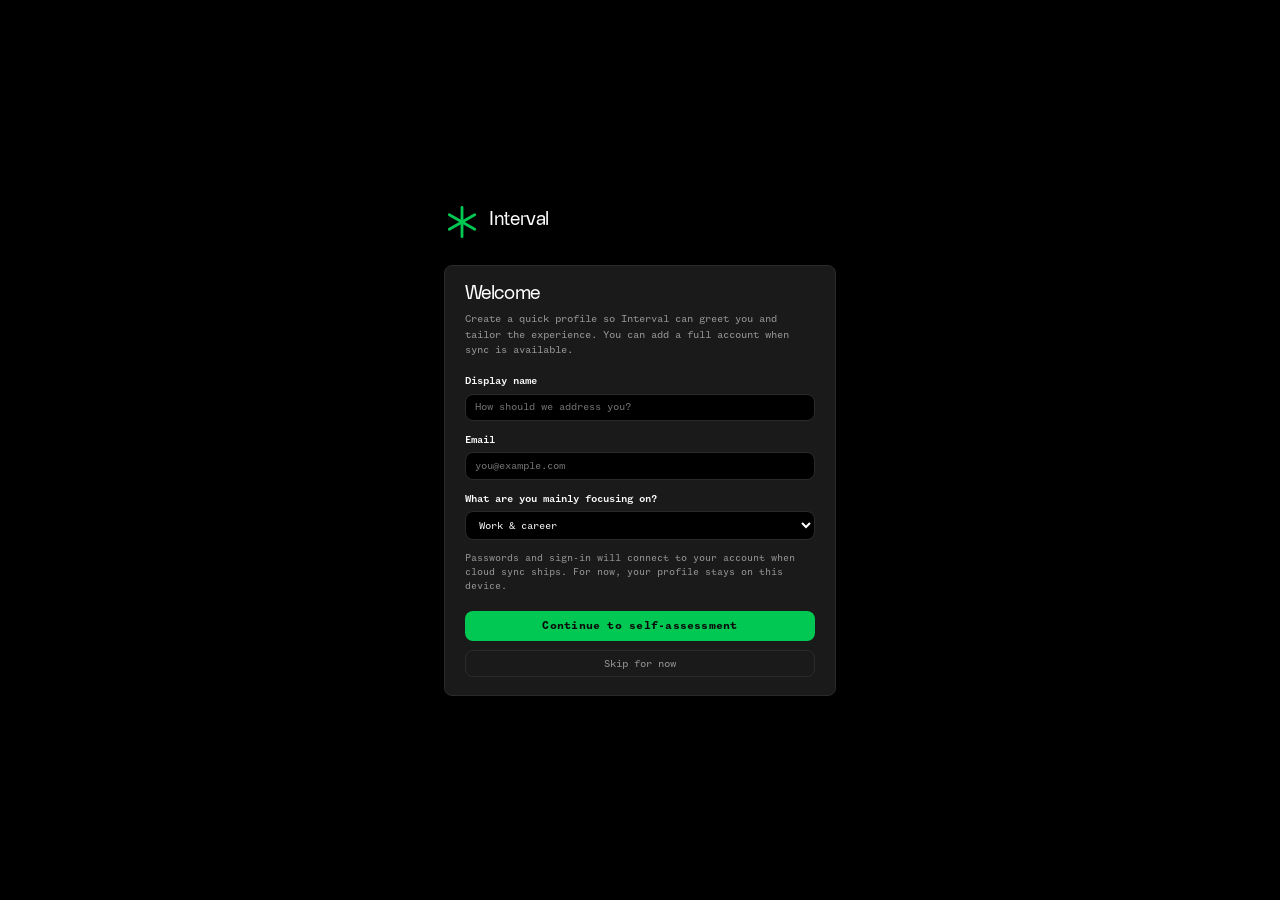
==== commit afe2be5a: "Changes" ====
--- a/index.html
+++ b/index.html
@@ -8,8 +8,9 @@
     <script>
       (function () {
         try {
-          if (localStorage.getItem("interval_theme") === "light") {
-            document.documentElement.setAttribute("data-theme", "light");
+          var t = localStorage.getItem("interval_theme");
+          if (t === "light" || t === "amber") {
+            document.documentElement.setAttribute("data-theme", t);
           }
           var ts = localStorage.getItem("interval_text_scale");
           if (ts === "sm" || ts === "lg") {
@@ -71,75 +72,13 @@
           </a>
         </nav>
         <div class="sidebar__footer">
-          <div class="sidebar__settings">
-            <button
-              type="button"
-              class="sidebar__link sidebar__settings-trigger"
-              id="sidebar-settings-toggle"
-              aria-expanded="false"
-              aria-controls="sidebar-settings-panel"
-            >
-              <svg class="sidebar__icon" viewBox="0 0 24 24" fill="none" stroke="currentColor" stroke-width="2">
-                <circle cx="12" cy="12" r="3" />
-                <path d="M12 2v2M12 20v2M4.2 4.2l1.4 1.4M18.4 18.4l1.4 1.4M2 12h2M20 12h2M4.2 19.8l1.4-1.4M18.4 5.6l1.4-1.4" />
-              </svg>
-              Settings
-            </button>
-            <div id="sidebar-settings-panel" class="sidebar__settings-panel" hidden>
-              <div class="settings-field">
-                <span class="settings-field__label">Appearance</span>
-                <div class="theme-switch-row">
-                  <span class="theme-switch-row__text" id="theme-mode-label">Dark mode</span>
-                  <button
-                    type="button"
-                    class="theme-switch"
-                    id="theme-switch"
-                    role="switch"
-                    aria-checked="true"
-                    aria-labelledby="theme-mode-label"
-                  >
-                    <span class="theme-switch__knob"></span>
-                  </button>
-                </div>
-              </div>
-              <div class="settings-field">
-                <label class="settings-field__label" for="setting-text-scale">Text size</label>
-                <select class="settings-select" id="setting-text-scale" aria-label="Text size">
-                  <option value="sm">Small</option>
-                  <option value="md">Default</option>
-                  <option value="lg">Large</option>
-                </select>
-              </div>
-              <div class="settings-field">
-                <label class="settings-field__label" for="setting-clock">Time</label>
-                <select class="settings-select" id="setting-clock" aria-label="Time format">
-                  <option value="12">12-hour</option>
-                  <option value="24">24-hour</option>
-                </select>
-              </div>
-              <div class="settings-field">
-                <label class="settings-field__label" for="setting-week-start">Week starts</label>
-                <select class="settings-select" id="setting-week-start" aria-label="First day of week">
-                  <option value="monday">Monday</option>
-                  <option value="sunday">Sunday</option>
-                </select>
-              </div>
-              <div class="settings-field">
-                <label class="settings-field__label" for="setting-motion">Motion</label>
-                <select class="settings-select" id="setting-motion" aria-label="Animation preference">
-                  <option value="system">Match system</option>
-                  <option value="reduce">Reduce motion</option>
-                  <option value="full">Full motion</option>
-                </select>
-              </div>
-              <div class="settings-field">
-                <span class="settings-field__label">Data</span>
-                <button type="button" class="settings-btn" id="setting-export-sessions">
-                  Download session backup
-                </button>
-              </div>
-            </div>
-          </div>
+          <a class="sidebar__link" href="settings.html">
+            <svg class="sidebar__icon" viewBox="0 0 24 24" fill="none" stroke="currentColor" stroke-width="2">
+              <circle cx="12" cy="12" r="3" />
+              <path d="M12 2v2M12 20v2M4.2 4.2l1.4 1.4M18.4 18.4l1.4 1.4M2 12h2M20 12h2M4.2 19.8l1.4-1.4M18.4 5.6l1.4-1.4" />
+            </svg>
+            Settings
+          </a>
           <a class="sidebar__link" href="guide.html">
             <svg class="sidebar__icon" viewBox="0 0 24 24" fill="none" stroke="currentColor" stroke-width="2">
               <circle cx="12" cy="12" r="10" />
@@ -221,7 +160,7 @@
             </div>
             <div class="dashboard-tile__body">
               <h2 class="dashboard-tile__title">Guide</h2>
-              <p class="dashboard-tile__desc">How Interval works: focus bands, reflective mode, and using the calendar.</p>
+              <p class="dashboard-tile__desc">Personalized recommendations, session presets, and your daily goal log.</p>
             </div>
           </a>
         </nav>
--- a/css/live-session.css
+++ b/css/live-session.css
@@ -53,6 +53,31 @@
   --dist-track-bg: #eaeaea;
 }
 
+/* Amber — warm dark mode that eliminates blue-spectrum light */
+html[data-theme="amber"] {
+  --bg: #120d00;
+  --surface: #1d1500;
+  --surface-elevated: #271c00;
+  --border-subtle: #382800;
+  --text: #f0d070;
+  --text-muted: #7a6230;
+  --text-on-deep: #0a0800;
+  --deep: #00b84a;
+  --focused: #d49200;
+  --neutral: #c05600;
+  --distracted: #b52000;
+  --chart-grid-stroke: #2a1e00;
+  --chart-grid-mid: #3c2c00;
+  --dist-track-bg: #0e0900;
+  --sidebar-width: 240px;
+  --radius-card: 8px;
+  --font-sans: "Rinter", system-ui, sans-serif;
+  --font-mono: "Founders Grotesk Mono", ui-monospace, monospace;
+  --text-scale-multiplier: 1;
+  --font-ui: calc(0.8125rem * var(--text-scale-multiplier));
+  --font-caption: calc(0.75rem * var(--text-scale-multiplier));
+}
+
 *,
 *::before,
 *::after {
@@ -407,6 +432,56 @@
   background: var(--distracted);
 }
 
+.btn-secondary {
+  border: 1px solid var(--border-subtle);
+  border-radius: var(--radius-card);
+  padding: 0.65rem 1.15rem;
+  background: transparent;
+  color: var(--text-muted);
+  font-size: var(--font-ui);
+  font-weight: 500;
+  letter-spacing: 0.02em;
+  transition: border-color 0.15s ease, color 0.15s ease, background 0.15s ease;
+}
+
+.btn-secondary:hover {
+  border-color: var(--text-muted);
+  color: var(--text);
+}
+
+.btn-secondary:active {
+  transform: scale(0.99);
+}
+
+.btn-secondary:disabled {
+  opacity: 0.45;
+  cursor: not-allowed;
+}
+
+.btn-secondary--active {
+  border-color: var(--deep);
+  color: var(--deep);
+}
+
+.btn-secondary--active:hover {
+  border-color: var(--deep);
+  color: var(--deep);
+  background: color-mix(in srgb, var(--deep) 8%, transparent);
+}
+
+/* HR BPM pill (appears in header-meta when device is connected) */
+.hr-bpm-pill {
+  color: var(--deep);
+  border-color: var(--deep);
+}
+
+.hr-ecg-icon {
+  width: 18px;
+  height: 18px;
+  flex-shrink: 0;
+  stroke: var(--deep);
+}
+
 .header-meta {
   display: flex;
   align-items: center;
@@ -548,8 +623,10 @@
 
 .stability-chart__axis-y {
   fill: var(--text-muted);
-  font-size: var(--font-caption);
   font-family: var(--font-mono);
+  letter-spacing: 0.07em;
+  /* font-size is set as an SVG attribute (8.5 user units) so it scales
+     proportionally with the viewBox rather than staying fixed in CSS px */
 }
 
 .stability-chart__axis-x {
@@ -914,6 +991,185 @@
   border-color: var(--text-muted);
 }
 
+/* Friction dialog: step 2 — duration refinement */
+.friction-dialog__back {
+  display: inline-flex;
+  align-items: center;
+  gap: 0.3rem;
+  margin: 0 0 0.85rem;
+  padding: 0;
+  border: none;
+  background: transparent;
+  color: var(--text-muted);
+  font-family: var(--font-mono);
+  font-size: var(--font-caption);
+  cursor: pointer;
+  transition: color 0.15s ease;
+}
+
+.friction-dialog__back:hover {
+  color: var(--text);
+}
+
+.friction-dialog__duration-options {
+  display: flex;
+  flex-direction: column;
+  gap: 0.45rem;
+}
+
+.friction-duration-btn {
+  display: flex;
+  flex-direction: column;
+  gap: 0.1rem;
+  width: 100%;
+  padding: 0.65rem 0.8rem;
+  border: 1px solid var(--border-subtle);
+  border-radius: 10px;
+  background: var(--surface-elevated, var(--surface));
+  color: var(--text);
+  font-family: var(--font-mono);
+  text-align: left;
+  cursor: pointer;
+  transition: border-color 0.15s ease, background 0.15s ease;
+}
+
+.friction-duration-btn:hover {
+  border-color: var(--neutral);
+  background: color-mix(in srgb, var(--neutral) 10%, var(--surface));
+}
+
+.friction-duration-btn__label {
+  font-size: var(--font-ui);
+  font-weight: 500;
+  color: var(--text);
+}
+
+.friction-duration-btn__sub {
+  font-size: var(--font-caption);
+  color: var(--text-muted);
+}
+
+/* Session summary modal */
+.session-summary-dialog {
+  max-width: min(460px, calc(100vw - 2rem));
+  padding: 0;
+  border: 1px solid var(--border-subtle);
+  border-radius: var(--radius-card);
+  background: var(--surface);
+  color: var(--text);
+  box-shadow: 0 20px 60px rgba(0, 0, 0, 0.45);
+}
+
+.session-summary-dialog::backdrop {
+  background: rgba(0, 0, 0, 0.62);
+  backdrop-filter: blur(3px);
+}
+
+.session-summary__inner {
+  padding: 1.5rem 1.4rem 1.35rem;
+  display: flex;
+  flex-direction: column;
+  gap: 1.15rem;
+}
+
+.session-summary__date {
+  margin: 0;
+  font-size: var(--font-caption);
+  color: var(--text-muted);
+  letter-spacing: 0.05em;
+}
+
+.session-summary__heading {
+  margin: -0.4rem 0 0;
+  font-size: 1.1rem;
+  font-weight: 600;
+  letter-spacing: 0.01em;
+}
+
+.session-summary__scores {
+  display: flex;
+  align-items: stretch;
+  border: 1px solid var(--border-subtle);
+  border-radius: var(--radius-card);
+  overflow: hidden;
+}
+
+.session-summary__score-block {
+  flex: 1;
+  display: flex;
+  flex-direction: column;
+  align-items: center;
+  gap: 0.28rem;
+  padding: 0.9rem 0.5rem 0.8rem;
+}
+
+.session-summary__score-divider {
+  width: 1px;
+  background: var(--border-subtle);
+  flex-shrink: 0;
+}
+
+.session-summary__score-value {
+  font-size: 1.25rem;
+  font-weight: 600;
+  font-variant-numeric: tabular-nums;
+  letter-spacing: -0.01em;
+  transition: color 0.2s ease;
+}
+
+.session-summary__score-label {
+  font-size: var(--font-caption);
+  color: var(--text-muted);
+  letter-spacing: 0.04em;
+  text-align: center;
+}
+
+/* Distribution bars inside the summary modal */
+.session-summary__dist-wrap {
+  display: flex;
+  flex-direction: column;
+  gap: 0.6rem;
+}
+
+.summary-dist__row {
+  display: grid;
+  grid-template-columns: 72px 1fr auto;
+  align-items: center;
+  gap: 0.65rem;
+}
+
+.summary-dist__label {
+  font-size: var(--font-ui);
+  color: var(--text-muted);
+}
+
+.summary-dist__track {
+  height: 8px;
+  background: var(--dist-track-bg);
+  border-radius: 999px;
+  overflow: hidden;
+  border: 1px solid var(--border-subtle);
+}
+
+.summary-dist__fill {
+  height: 100%;
+  border-radius: 999px;
+  min-width: 4px;
+}
+
+.summary-dist__time {
+  font-size: var(--font-ui);
+  font-variant-numeric: tabular-nums;
+  color: var(--text);
+  min-width: 3rem;
+  text-align: right;
+}
+
+.session-summary__done {
+  width: 100%;
+  margin-top: 0.15rem;
+}
+
 @media (max-width: 1100px) {
   .dashboard-grid {
     grid-template-columns: 1fr 1fr;
--- a/css/dashboard.css
+++ b/css/dashboard.css
@@ -232,13 +232,23 @@
   font-style: italic;
 }
 
+.guide-panel__rec-hint {
+  margin: 0 0 0.75rem;
+  font-size: calc(var(--font-caption) * 0.92);
+  color: var(--text-muted);
+  font-style: italic;
+  line-height: 1.4;
+}
+
 .guide-panel__numbered {
   margin: 0;
   padding-left: 1.1rem;
 }
 
 .guide-panel__numbered li {
-  margin-bottom: 0.5rem;
+  margin-bottom: 0.65rem;
+  line-height: 1.45;
+  color: var(--text-muted);
 }
 
 .guide-panel__numbered strong {
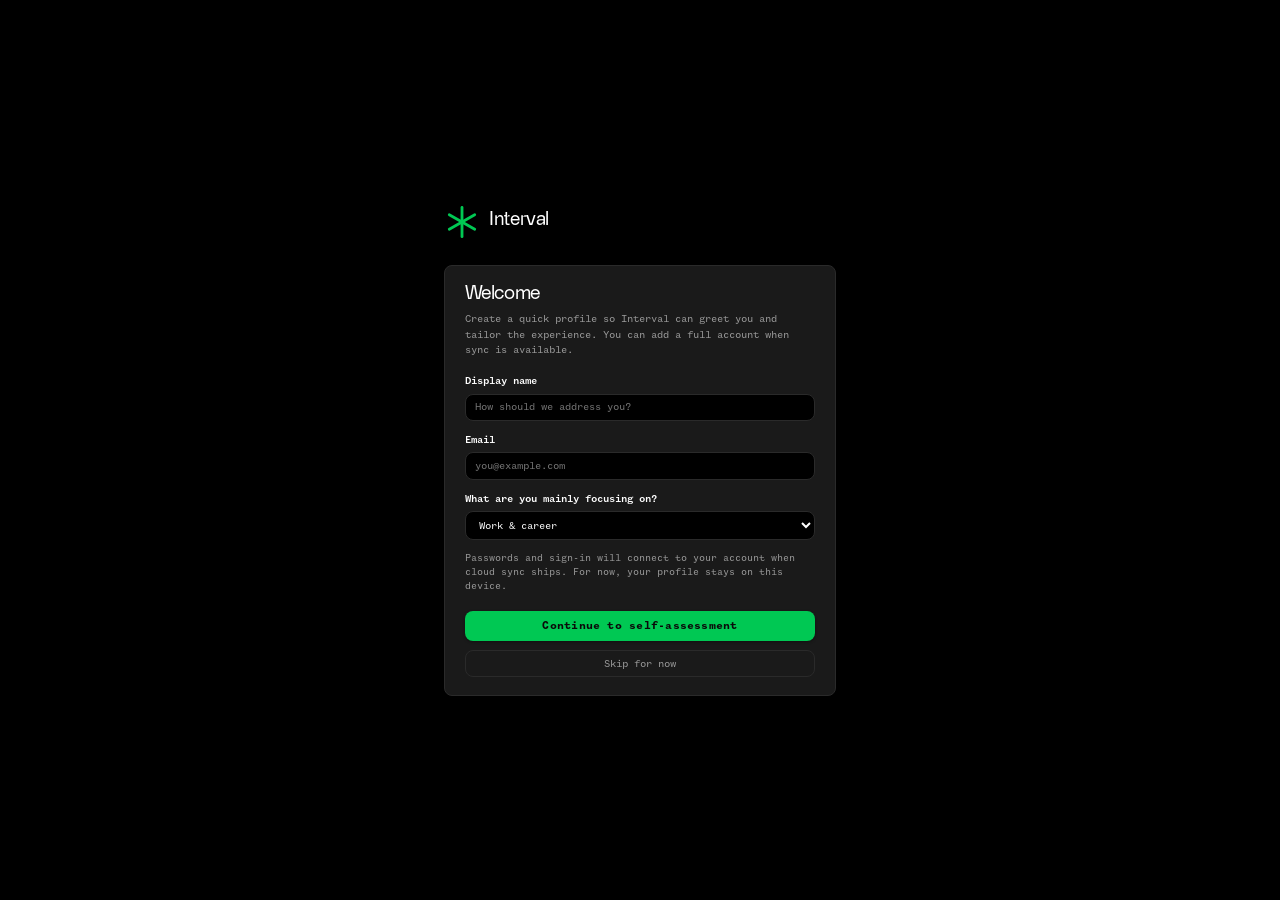
==== commit 6e359f3f: "Changes" ====
--- a/index.html
+++ b/index.html
@@ -22,6 +22,8 @@
           else if (motion === "full") reduce = false;
           else if (window.matchMedia("(prefers-reduced-motion: reduce)").matches) reduce = true;
           if (reduce) document.documentElement.setAttribute("data-reduced-motion", "reduce");
+          var nl = localStorage.getItem("interval_nav_layout");
+          if (nl === "top") document.documentElement.setAttribute("data-nav-layout", "top");
         } catch (e) {}
       })();
     </script>
@@ -31,7 +33,7 @@
   <body class="page-dashboard">
     <div class="app">
       <aside class="sidebar" aria-label="Main navigation">
-        <a class="sidebar__brand sidebar__brand--link" id="sidebar-brand-link" href="profile.html" aria-label="Profile">
+        <a class="sidebar__brand sidebar__brand--link" id="sidebar-brand-link" href="index.html" aria-label="Home">
           <svg class="sidebar__logo" viewBox="0 0 32 32" aria-hidden="true" fill="none">
             <line x1="16" y1="3" x2="16" y2="29" stroke="currentColor" stroke-width="2.5" stroke-linecap="round"/>
             <line x1="27.3" y1="9.5" x2="4.7" y2="22.5" stroke="currentColor" stroke-width="2.5" stroke-linecap="round"/>
@@ -171,6 +173,7 @@
     <script src="js/theme.js" defer></script>
     <script src="js/app-settings.js" defer></script>
     <script src="js/sidebar-brand.js" defer></script>
+    <script src="js/nav-layout.js" defer></script>
     <script src="js/session-calendar.js" defer></script>
     <script src="js/dashboard-motivation.js" defer></script>
   </body>
--- a/css/live-session.css
+++ b/css/live-session.css
@@ -22,10 +22,13 @@
   --radius-card: 8px;
   --font-sans: "Rinter", system-ui, sans-serif;
   --font-mono: "Founders Grotesk Mono", ui-monospace, monospace;
-  /* Tracker: one body size for labels + values, one for captions */
   --text-scale-multiplier: 1;
   --font-ui: calc(0.8125rem * var(--text-scale-multiplier));
   --font-caption: calc(0.75rem * var(--text-scale-multiplier));
+  --shadow-card: 0 1px 4px rgba(0,0,0,0.45), 0 2px 14px rgba(0,0,0,0.3);
+  --shadow-card-hover: 0 4px 18px rgba(0,0,0,0.55), 0 10px 36px rgba(0,0,0,0.35);
+  --shadow-sm: 0 1px 3px rgba(0,0,0,0.4);
+  --shadow-sm-hover: 0 3px 10px rgba(0,0,0,0.5);
 }
 
 html[data-text-scale="sm"] {
@@ -51,6 +54,10 @@
   --chart-grid-stroke: #d4d4d4;
   --chart-grid-mid: #b8b8b8;
   --dist-track-bg: #eaeaea;
+  --shadow-card: 0 1px 3px rgba(0,0,0,0.07), 0 2px 12px rgba(0,0,0,0.08);
+  --shadow-card-hover: 0 4px 16px rgba(0,0,0,0.1), 0 10px 32px rgba(0,0,0,0.08);
+  --shadow-sm: 0 1px 3px rgba(0,0,0,0.12);
+  --shadow-sm-hover: 0 3px 10px rgba(0,0,0,0.14);
 }
 
 /* Amber — warm dark mode that eliminates blue-spectrum light */
@@ -76,6 +83,10 @@
   --text-scale-multiplier: 1;
   --font-ui: calc(0.8125rem * var(--text-scale-multiplier));
   --font-caption: calc(0.75rem * var(--text-scale-multiplier));
+  --shadow-card: 0 1px 4px rgba(0,0,0,0.5), 0 2px 14px rgba(0,0,0,0.35);
+  --shadow-card-hover: 0 4px 18px rgba(0,0,0,0.6), 0 10px 36px rgba(0,0,0,0.4);
+  --shadow-sm: 0 1px 3px rgba(0,0,0,0.45);
+  --shadow-sm-hover: 0 3px 10px rgba(0,0,0,0.55);
 }
 
 *,
@@ -239,7 +250,7 @@
   margin: 0 0 0.15rem;
   border-radius: var(--radius-card);
   background: var(--surface-elevated);
-  border: 1px solid var(--border-subtle);
+  box-shadow: var(--shadow-card);
   max-height: min(70vh, 22rem);
   overflow-y: auto;
 }
@@ -417,15 +428,19 @@
   font-size: var(--font-ui);
   font-weight: 600;
   letter-spacing: 0.02em;
-  transition: filter 0.15s ease, transform 0.1s ease;
+  box-shadow: var(--shadow-sm);
+  transition: filter 0.15s ease, transform 0.1s ease, box-shadow 0.15s ease;
 }
 
 .btn-primary:hover {
   filter: brightness(1.08);
+  box-shadow: var(--shadow-sm-hover);
+  transform: translateY(-1px);
 }
 
 .btn-primary:active {
-  transform: scale(0.99);
+  transform: scale(0.99) translateY(0);
+  box-shadow: var(--shadow-sm);
 }
 
 .btn-primary--end {
@@ -441,16 +456,19 @@
   font-size: var(--font-ui);
   font-weight: 500;
   letter-spacing: 0.02em;
-  transition: border-color 0.15s ease, color 0.15s ease, background 0.15s ease;
+  transition: border-color 0.15s ease, color 0.15s ease, background 0.15s ease, box-shadow 0.15s ease, transform 0.1s ease;
 }
 
 .btn-secondary:hover {
   border-color: var(--text-muted);
   color: var(--text);
+  box-shadow: var(--shadow-sm);
+  transform: translateY(-1px);
 }
 
 .btn-secondary:active {
-  transform: scale(0.99);
+  transform: scale(0.99) translateY(0);
+  box-shadow: none;
 }
 
 .btn-secondary:disabled {
@@ -539,7 +557,7 @@
 .card {
   background: var(--surface);
   border-radius: var(--radius-card);
-  border: 1px solid var(--border-subtle);
+  box-shadow: var(--shadow-card);
   padding: 1rem 1.1rem;
   display: flex;
   flex-direction: column;
@@ -866,15 +884,19 @@
   font-weight: 600;
   letter-spacing: 0.04em;
   text-transform: none;
-  transition: filter 0.15s ease, transform 0.1s ease;
+  box-shadow: var(--shadow-sm);
+  transition: filter 0.15s ease, transform 0.15s ease, box-shadow 0.15s ease;
 }
 
 .btn-friction:hover {
   filter: brightness(1.12);
+  box-shadow: var(--shadow-sm-hover);
+  transform: translateY(-1px);
 }
 
 .btn-friction:active {
-  transform: scale(0.995);
+  transform: scale(0.995) translateY(0);
+  box-shadow: var(--shadow-sm);
 }
 
 .btn-friction:disabled {
@@ -892,11 +914,11 @@
 .friction-dialog {
   max-width: min(400px, calc(100vw - 2rem));
   padding: 0;
-  border: 1px solid var(--border-subtle);
+  border: none;
   border-radius: var(--radius-card);
   background: var(--surface);
   color: var(--text);
-  box-shadow: 0 16px 48px rgba(0, 0, 0, 0.35);
+  box-shadow: var(--shadow-card-hover);
 }
 
 .friction-dialog::backdrop {
@@ -1053,11 +1075,11 @@
 .session-summary-dialog {
   max-width: min(460px, calc(100vw - 2rem));
   padding: 0;
-  border: 1px solid var(--border-subtle);
+  border: none;
   border-radius: var(--radius-card);
   background: var(--surface);
   color: var(--text);
-  box-shadow: 0 20px 60px rgba(0, 0, 0, 0.45);
+  box-shadow: var(--shadow-card-hover);
 }
 
 .session-summary-dialog::backdrop {
@@ -1206,3 +1228,180 @@
     grid-column: 1 / -1;
   }
 }
+
+/* ——— Top nav layout ——— */
+
+html[data-nav-layout="top"] .app {
+  flex-direction: column;
+}
+
+html[data-nav-layout="top"] .sidebar {
+  width: 100%;
+  flex-direction: row;
+  align-items: center;
+  border-right: none;
+  border-bottom: 1px solid var(--border-subtle);
+  padding: 0 1.25rem;
+  height: 52px;
+  flex-shrink: 0;
+  position: sticky;
+  top: 0;
+  z-index: 100;
+  overflow: hidden;
+}
+
+html[data-nav-layout="top"] .sidebar__brand {
+  border-bottom: none;
+  padding: 0 1rem 0 0;
+  margin: 0 0.5rem 0 0;
+  border-right: 1px solid var(--border-subtle);
+}
+
+html[data-nav-layout="top"] .sidebar__nav {
+  flex-direction: row;
+  flex: 1;
+  gap: 0.15rem;
+  overflow-x: auto;
+  scrollbar-width: none;
+}
+
+html[data-nav-layout="top"] .sidebar__nav::-webkit-scrollbar {
+  display: none;
+}
+
+html[data-nav-layout="top"] .sidebar__link {
+  padding: 0.4rem 0.75rem;
+  white-space: nowrap;
+}
+
+html[data-nav-layout="top"] .sidebar__footer {
+  flex-direction: row;
+  gap: 0.15rem;
+  border-top: none;
+  border-left: 1px solid var(--border-subtle);
+  padding: 0 0 0 1rem;
+  margin-left: 0.5rem;
+}
+
+/* ——— Mobile nav toggle ——— */
+
+.mobile-nav-toggle {
+  display: none;
+  align-items: center;
+  justify-content: center;
+  width: 34px;
+  height: 34px;
+  border: 1px solid var(--border-subtle);
+  border-radius: var(--radius-card);
+  background: transparent;
+  color: var(--text);
+  cursor: pointer;
+  flex-shrink: 0;
+  transition: background 0.15s ease;
+}
+
+.mobile-nav-toggle:hover {
+  background: var(--surface-elevated);
+}
+
+.mobile-nav-toggle:focus-visible {
+  outline: 2px solid var(--deep);
+  outline-offset: 2px;
+}
+
+/* ——— Sidebar overlay (left nav drawer) ——— */
+
+.sidebar-overlay {
+  display: none;
+  position: fixed;
+  inset: 0;
+  background: rgba(0, 0, 0, 0.55);
+  z-index: 150;
+  backdrop-filter: blur(1px);
+  -webkit-backdrop-filter: blur(1px);
+}
+
+/* ——— Mobile (≤ 640px) ——— */
+
+@media (max-width: 640px) {
+  .mobile-nav-toggle {
+    display: flex;
+  }
+
+  /* Left nav: slide-in drawer */
+  html:not([data-nav-layout="top"]) .sidebar {
+    position: fixed;
+    top: 0;
+    left: 0;
+    height: 100%;
+    z-index: 200;
+    transform: translateX(-100%);
+    transition: transform 0.25s ease;
+  }
+
+  html:not([data-nav-layout="top"]) .sidebar.sidebar--open {
+    transform: translateX(0);
+  }
+
+  html:not([data-nav-layout="top"]) .sidebar-overlay {
+    display: block;
+    opacity: 0;
+    pointer-events: none;
+    transition: opacity 0.25s ease;
+  }
+
+  html:not([data-nav-layout="top"]) .sidebar-overlay.sidebar-overlay--open {
+    opacity: 1;
+    pointer-events: auto;
+  }
+
+  .main {
+    padding: 1rem;
+  }
+
+  /* Top nav on mobile: brand row + hamburger, links collapse below */
+  html[data-nav-layout="top"] .sidebar {
+    height: auto;
+    flex-wrap: wrap;
+    overflow: visible;
+    padding: 0.65rem 1rem;
+  }
+
+  html[data-nav-layout="top"] .sidebar__brand {
+    flex: 1;
+    border-right: none;
+    padding-right: 0;
+    margin-right: 0;
+  }
+
+  html[data-nav-layout="top"] .sidebar__nav {
+    display: none;
+    flex: 0 0 100%;
+    order: 10;
+    flex-direction: row;
+    flex-wrap: wrap;
+    gap: 0.25rem;
+    padding: 0.5rem 0 0;
+    border-top: 1px solid var(--border-subtle);
+    overflow-x: visible;
+    scrollbar-width: auto;
+  }
+
+  html[data-nav-layout="top"] .sidebar__footer {
+    display: none;
+    flex: 0 0 100%;
+    order: 11;
+    flex-direction: row;
+    flex-wrap: wrap;
+    gap: 0.25rem;
+    border-left: none;
+    border-top: 1px solid var(--border-subtle);
+    padding: 0.5rem 0 0;
+    margin-left: 0;
+  }
+
+  html[data-nav-layout="top"] .sidebar.sidebar--open .sidebar__nav,
+  html[data-nav-layout="top"] .sidebar.sidebar--open .sidebar__footer {
+    display: flex;
+  }
+}
--- a/css/dashboard.css
+++ b/css/dashboard.css
@@ -51,33 +51,33 @@
   min-height: 0;
   height: 100%;
   border-radius: var(--radius-card);
-  border: 1px solid var(--border-subtle);
   background: var(--surface);
   color: inherit;
   text-decoration: none;
   overflow: hidden;
-  transition: border-color 0.15s ease, box-shadow 0.15s ease, transform 0.1s ease;
+  box-shadow: var(--shadow-card);
+  transition: box-shadow 0.2s ease, transform 0.15s ease;
 }
 
 .dashboard-tile:hover {
-  border-color: color-mix(in srgb, var(--deep) 45%, var(--border-subtle));
-  box-shadow: 0 8px 28px rgba(0, 0, 0, 0.22);
+  box-shadow: var(--shadow-card-hover);
+  transform: translateY(-2px);
 }
 
 .dashboard-tile:active {
-  transform: scale(0.995);
+  transform: scale(0.995) translateY(0);
+  box-shadow: var(--shadow-card);
 }
 
 .dashboard-tile:focus-visible {
   outline: 2px solid var(--deep);
-  outline-offset: 2px;
+  outline-offset: 3px;
 }
 
 .dashboard-tile__thumb {
   flex: 1;
   min-height: 0;
   background: var(--surface-elevated);
-  border-bottom: 1px solid var(--border-subtle);
   display: flex;
   align-items: center;
   justify-content: center;
@@ -133,7 +133,7 @@
   }
 }
 
-/* Guide page — 3-column grid (mockup: goal | recommendations + preset | focus + log) */
+/* Guide page — 2-column grid: goal list | stacked panels */
 .main--guide {
   flex: 1;
   min-height: 0;
@@ -145,8 +145,8 @@
 
 .guide-grid {
   display: grid;
-  grid-template-columns: minmax(0, 1fr) minmax(0, 1.15fr) minmax(0, 1fr);
-  grid-template-rows: minmax(0, 1fr) minmax(0, 1fr);
+  grid-template-columns: minmax(0, 1fr) minmax(0, 1.35fr);
+  grid-template-rows: auto auto 1fr;
   gap: 1rem;
   flex: 1;
   min-height: 0;
@@ -163,19 +163,14 @@
   grid-row: 1;
 }
 
-.guide-panel--preset {
+.guide-panel--streak {
   grid-column: 2;
   grid-row: 2;
 }
 
-.guide-panel--focus {
-  grid-column: 3;
-  grid-row: 1;
-}
-
-.guide-panel--distractions {
-  grid-column: 3;
-  grid-row: 2;
+.guide-panel--quickstart {
+  grid-column: 2;
+  grid-row: 3;
 }
 
 .guide-panel {
@@ -242,7 +237,7 @@
 
 .guide-panel__numbered {
   margin: 0;
-  padding-left: 1.1rem;
+  padding-left: 1.5rem;
 }
 
 .guide-panel__numbered li {
@@ -316,6 +311,64 @@
   display: flex;
   flex-direction: column;
   gap: 0.75rem;
+}
+
+/* Streak panel */
+.guide-panel__body--streak {
+  display: flex;
+  align-items: center;
+  justify-content: center;
+  flex: 1;
+}
+
+.streak-stats {
+  display: flex;
+  gap: 2rem;
+  justify-content: center;
+  padding: 0.5rem 0;
+}
+
+.streak-stat {
+  display: flex;
+  flex-direction: column;
+  align-items: center;
+  gap: 0.2rem;
+}
+
+.streak-stat__value {
+  font-family: var(--font-sans);
+  font-size: 2rem;
+  font-weight: 500;
+  font-variant-numeric: tabular-nums;
+  letter-spacing: -0.03em;
+  color: var(--text);
+  line-height: 1;
+}
+
+.streak-stat__label {
+  font-size: calc(var(--font-caption) * 0.92);
+  color: var(--text-muted);
+  letter-spacing: 0.02em;
+}
+
+/* Quick-start steps */
+.guide-panel__steps {
+  margin: 0;
+  padding-left: 1.5rem;
+  display: flex;
+  flex-direction: column;
+  gap: 0.6rem;
+}
+
+.guide-panel__steps li {
+  line-height: 1.45;
+  color: var(--text-muted);
+  padding-left: 0.25rem;
+}
+
+.guide-panel__steps strong {
+  color: var(--text);
+  font-weight: 600;
 }
 
 .goal-form__intro {
@@ -367,12 +420,15 @@
 .goal-form__deadlines {
   margin: 0;
   padding: 0.5rem 0.65rem;
-  border: 1px solid var(--border-subtle);
+  border: none;
   border-radius: var(--radius-card);
   background: var(--surface-elevated);
+  box-shadow: var(--shadow-sm);
 }
 
 .goal-form__legend {
+  float: left;
+  width: 100%;
   padding: 0;
   margin: 0 0 0.4rem;
   font-size: calc(var(--font-caption) * 0.95);
@@ -460,9 +516,9 @@
   gap: 0.55rem;
   align-items: flex-start;
   padding: 0.55rem 0.6rem;
-  border: 1px solid var(--border-subtle);
   border-radius: var(--radius-card);
   background: var(--surface-elevated);
+  box-shadow: var(--shadow-sm);
 }
 
 .goal-list__item--done .goal-list__text {
@@ -595,7 +651,7 @@
   margin-top: 0.5rem;
 }
 
-@media (max-width: 1100px) {
+@media (max-width: 860px) {
   .guide-grid {
     grid-template-columns: 1fr;
     grid-template-rows: auto;
@@ -604,9 +660,8 @@
 
   .guide-panel--goal,
   .guide-panel--recommendations,
-  .guide-panel--preset,
-  .guide-panel--focus,
-  .guide-panel--distractions {
+  .guide-panel--streak,
+  .guide-panel--quickstart {
     grid-column: 1;
     grid-row: auto;
   }
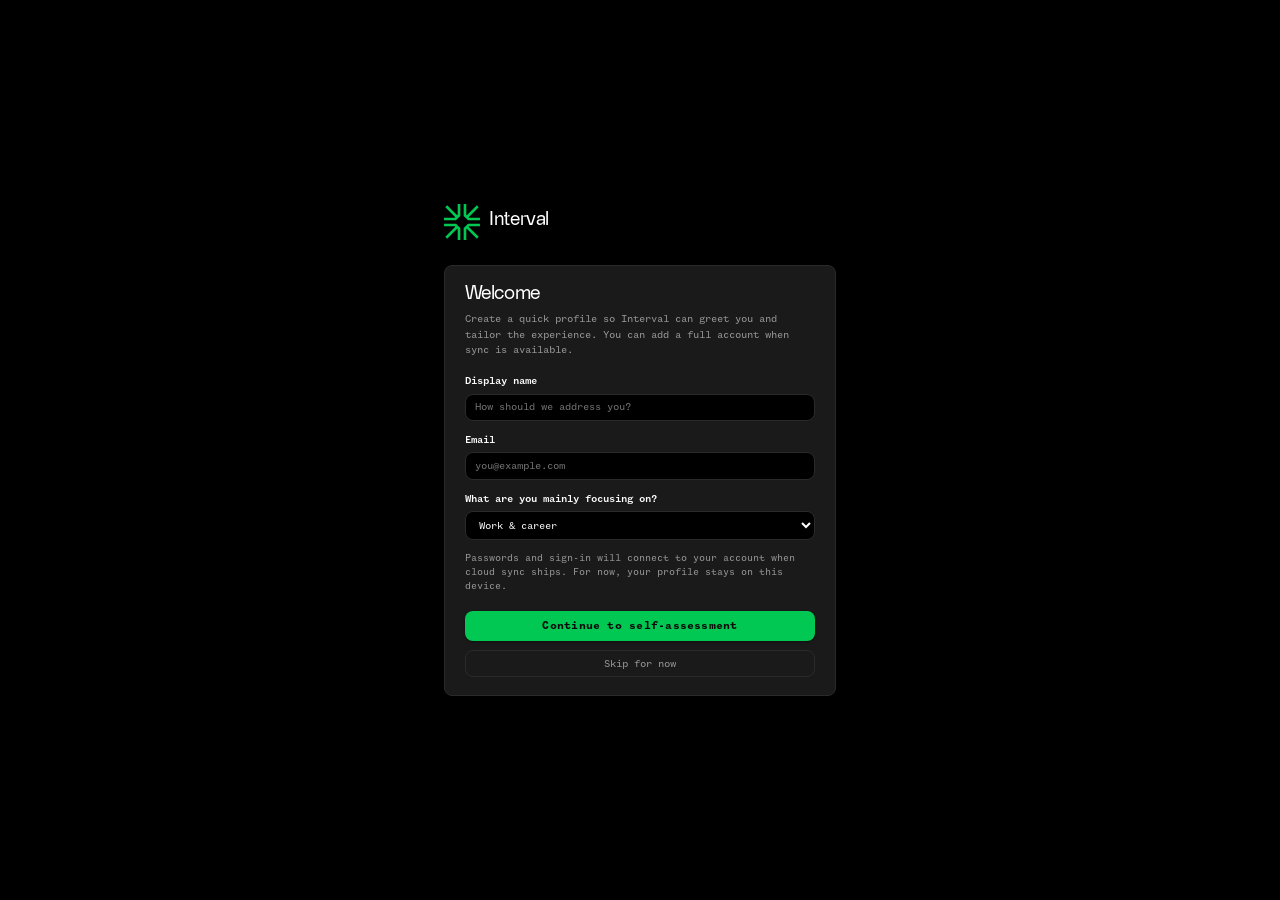
==== commit 0238a030: "Changes" ====
--- a/index.html
+++ b/index.html
@@ -1,4 +1,4 @@
-<!DOCTYPE html>
+﻿<!DOCTYPE html>
 <html lang="en" data-theme="dark">
   <head>
     <meta charset="utf-8" />
@@ -33,60 +33,37 @@
   <body class="page-dashboard">
     <div class="app">
       <aside class="sidebar" aria-label="Main navigation">
-        <a class="sidebar__brand sidebar__brand--link" id="sidebar-brand-link" href="index.html" aria-label="Home">
-          <svg class="sidebar__logo" viewBox="0 0 32 32" aria-hidden="true" fill="none">
-            <line x1="16" y1="3" x2="16" y2="29" stroke="currentColor" stroke-width="2.5" stroke-linecap="round"/>
-            <line x1="27.3" y1="9.5" x2="4.7" y2="22.5" stroke="currentColor" stroke-width="2.5" stroke-linecap="round"/>
-            <line x1="4.7" y1="9.5" x2="27.3" y2="22.5" stroke="currentColor" stroke-width="2.5" stroke-linecap="round"/>
+        <div class="sidebar__brand">
+          <svg class="sidebar__logo" viewBox="0 0 268.71 269.64" aria-hidden="true" fill="currentColor">
+            <polygon points="268.71 102.06 268.71 121.9 179.49 121.9 170.39 112.81 156.37 98.78 146.81 89.22 146.81 0 166.65 0 166.65 81.01 170.39 84.75 245.59 9.55 259.62 23.58 184.42 98.78 187.71 102.06 268.71 102.06"/>
+            <polygon points="121.9 180.41 121.9 269.64 102.06 269.64 102.06 188.63 98.31 184.89 23.12 260.08 9.09 246.05 84.29 170.86 81 167.57 0 167.57 0 147.73 89.22 147.73 121.9 180.41"/>
+            <polygon points="121.9 0 121.9 89.22 112.34 98.78 98.32 112.81 89.22 121.9 0 121.9 0 102.06 81 102.06 84.29 98.77 9.13 23.62 23.16 9.6 98.31 84.75 102.06 81.01 102.06 0 121.9 0"/>
+            <polygon points="187.71 167.57 184.42 170.86 259.66 246.1 245.63 260.12 170.4 184.89 166.65 188.63 166.65 269.64 146.81 269.64 146.81 180.41 179.49 147.73 268.71 147.73 268.71 167.57 187.71 167.57"/>
           </svg>
           <span class="sidebar__title">Interval</span>
-        </a>
+        </div>
         <nav class="sidebar__nav">
           <a class="sidebar__link sidebar__link--active" href="index.html" aria-current="page">
-            <svg class="sidebar__icon" viewBox="0 0 24 24" fill="none" stroke="currentColor" stroke-width="2">
-              <rect x="3" y="3" width="7" height="7" rx="1" />
-              <rect x="14" y="3" width="7" height="7" rx="1" />
-              <rect x="3" y="14" width="7" height="7" rx="1" />
-              <rect x="14" y="14" width="7" height="7" rx="1" />
-            </svg>
+            <svg class="sidebar__icon" viewBox="0 0 24 24" fill="currentColor"><polygon points="2,2 11,2 11,8 8,11 2,11"/><polygon points="13,2 22,2 22,11 16,11 13,8"/><polygon points="2,13 8,13 11,16 11,22 2,22"/><polygon points="16,13 22,13 22,22 13,22 13,16"/></svg>
             Dashboard
           </a>
           <a class="sidebar__link" href="tracker.html">
-            <svg class="sidebar__icon" viewBox="0 0 24 24" fill="none" stroke="currentColor" stroke-width="2">
-              <circle cx="12" cy="12" r="3" />
-              <path d="M12 2v2M12 20v2M2 12h2M20 12h2" />
-            </svg>
+            <svg class="sidebar__icon" viewBox="0 0 24 24" fill="currentColor"><polygon points="2,2 9,2 9,4.5 4.5,4.5 4.5,9 2,9"/><polygon points="15,2 22,2 22,9 19.5,9 19.5,4.5 15,4.5"/><polygon points="2,15 4.5,15 4.5,19.5 9,19.5 9,22 2,22"/><polygon points="19.5,15 22,15 22,22 15,22 15,19.5 19.5,19.5"/><rect x="10" y="10" width="4" height="4"/></svg>
             Tracker
           </a>
           <a class="sidebar__link" href="calendar.html">
-            <svg class="sidebar__icon" viewBox="0 0 24 24" fill="none" stroke="currentColor" stroke-width="2">
-              <rect x="3" y="5" width="18" height="16" rx="2" />
-              <path d="M8 3v4M16 3v4" />
-            </svg>
+            <svg class="sidebar__icon" viewBox="0 0 24 24" fill="currentColor"><polygon points="4,7 6,5 18,5 20,7 20,21 4,21"/><rect x="8" y="2" width="2.5" height="6"/><rect x="13.5" y="2" width="2.5" height="6"/><rect x="6" y="11" width="3" height="2"/><rect x="10.5" y="11" width="3" height="2"/><rect x="15" y="11" width="3" height="2"/><rect x="6" y="15" width="3" height="2"/><rect x="10.5" y="15" width="3" height="2"/></svg>
             Calendar
           </a>
           <a class="sidebar__link" href="guide.html">
-            <svg class="sidebar__icon" viewBox="0 0 24 24" fill="none" stroke="currentColor" stroke-width="2">
-              <rect x="4" y="4" width="16" height="16" rx="2" />
-              <path d="M8 10h8M8 14h5" />
-            </svg>
+            <svg class="sidebar__icon" viewBox="0 0 24 24" fill="currentColor"><path fill-rule="evenodd" d="M4 2L17 2L22 7L22 22L4 22ZM7 10L17 10L17 12L7 12ZM7 14L15 14L15 16L7 16Z"/></svg>
             Guide
           </a>
         </nav>
         <div class="sidebar__footer">
           <a class="sidebar__link" href="settings.html">
-            <svg class="sidebar__icon" viewBox="0 0 24 24" fill="none" stroke="currentColor" stroke-width="2">
-              <circle cx="12" cy="12" r="3" />
-              <path d="M12 2v2M12 20v2M4.2 4.2l1.4 1.4M18.4 18.4l1.4 1.4M2 12h2M20 12h2M4.2 19.8l1.4-1.4M18.4 5.6l1.4-1.4" />
-            </svg>
+            <svg class="sidebar__icon" viewBox="0 0 24 24" fill="currentColor"><path fill-rule="evenodd" d="M9 2L15 2L20 7L20 17L15 22L9 22L4 17L4 7ZM9 9L15 9L15 15L9 15Z"/></svg>
             Settings
-          </a>
-          <a class="sidebar__link" href="guide.html">
-            <svg class="sidebar__icon" viewBox="0 0 24 24" fill="none" stroke="currentColor" stroke-width="2">
-              <circle cx="12" cy="12" r="10" />
-              <path d="M12 16v-4M12 8h.01" />
-            </svg>
-            Help Center
           </a>
         </div>
       </aside>
@@ -102,19 +79,20 @@
         <nav class="dashboard-tiles" aria-label="App areas">
           <a class="dashboard-tile" href="tracker.html">
             <div class="dashboard-tile__thumb">
-              <svg viewBox="0 0 160 100" fill="none" xmlns="http://www.w3.org/2000/svg" aria-hidden="true">
-                <rect width="160" height="100" rx="4" fill="var(--bg)" stroke="var(--border-subtle)" stroke-width="1" />
-                <path d="M12 72 L40 48 L68 58 L96 32 L124 44 L148 28" stroke="url(#dash-tracker-grad)" stroke-width="4" stroke-linecap="round" stroke-linejoin="round" />
+              <svg viewBox="0 0 160 100" xmlns="http://www.w3.org/2000/svg" aria-hidden="true">
+                <rect width="160" height="100" fill="var(--bg)"/>
+                <line x1="16" y1="36" x2="148" y2="36" stroke="var(--chart-grid-stroke)" stroke-width="0.75" stroke-dasharray="3 5"/>
+                <line x1="16" y1="68" x2="148" y2="68" stroke="var(--chart-grid-stroke)" stroke-width="0.75" stroke-dasharray="3 5"/>
                 <defs>
-                  <linearGradient id="dash-tracker-grad" x1="0" y1="0" x2="1" y2="0">
-                    <stop offset="0%" stop-color="var(--deep)" />
-                    <stop offset="45%" stop-color="var(--focused)" />
-                    <stop offset="100%" stop-color="var(--neutral)" />
+                  <linearGradient id="dtt-g" x1="0" y1="0" x2="1" y2="0">
+                    <stop offset="0%" stop-color="var(--deep)"/>
+                    <stop offset="60%" stop-color="var(--focused)"/>
+                    <stop offset="100%" stop-color="var(--neutral)"/>
                   </linearGradient>
                 </defs>
-                <line x1="12" y1="20" x2="148" y2="20" stroke="var(--chart-grid-stroke)" stroke-width="1" stroke-dasharray="3 4" />
-                <line x1="12" y1="50" x2="148" y2="50" stroke="var(--chart-grid-mid)" stroke-width="1" stroke-dasharray="3 4" />
-                <line x1="12" y1="80" x2="148" y2="80" stroke="var(--chart-grid-stroke)" stroke-width="1" stroke-dasharray="3 4" />
+                <polyline points="16,76 44,76 44,50 72,50 72,38 100,38 100,22 128,22 128,36 148,20"
+                          fill="none" stroke="url(#dtt-g)" stroke-width="4.5"
+                          stroke-linejoin="miter" stroke-linecap="square"/>
               </svg>
             </div>
             <div class="dashboard-tile__body">
@@ -125,20 +103,16 @@
 
           <a class="dashboard-tile" href="calendar.html">
             <div class="dashboard-tile__thumb">
-              <svg viewBox="0 0 160 100" fill="none" xmlns="http://www.w3.org/2000/svg" aria-hidden="true">
-                <rect width="160" height="100" rx="4" fill="var(--bg)" stroke="var(--border-subtle)" stroke-width="1" />
-                <rect x="14" y="16" width="132" height="14" rx="2" fill="var(--surface-elevated)" />
-                <g opacity="0.9">
-                  <rect x="14" y="38" width="16" height="14" rx="2" fill="var(--surface-elevated)" stroke="var(--border-subtle)" stroke-width="1" />
-                  <rect x="34" y="38" width="16" height="14" rx="2" fill="var(--surface-elevated)" stroke="var(--border-subtle)" stroke-width="1" />
-                  <rect x="54" y="38" width="16" height="14" rx="2" fill="var(--deep)" fill-opacity="0.25" stroke="var(--deep)" stroke-width="1" />
-                  <rect x="74" y="38" width="16" height="14" rx="2" fill="var(--surface-elevated)" stroke="var(--border-subtle)" stroke-width="1" />
-                  <rect x="94" y="38" width="16" height="14" rx="2" fill="var(--surface-elevated)" stroke="var(--border-subtle)" stroke-width="1" />
-                  <rect x="114" y="38" width="16" height="14" rx="2" fill="var(--surface-elevated)" stroke="var(--border-subtle)" stroke-width="1" />
-                  <rect x="134" y="38" width="16" height="14" rx="2" fill="var(--surface-elevated)" stroke="var(--border-subtle)" stroke-width="1" />
-                  <rect x="14" y="56" width="16" height="14" rx="2" fill="var(--surface-elevated)" stroke="var(--border-subtle)" stroke-width="1" />
-                  <rect x="34" y="56" width="16" height="14" rx="2" fill="var(--focused)" fill-opacity="0.2" stroke="var(--focused)" stroke-width="1" />
-                </g>
+              <svg viewBox="0 0 160 100" xmlns="http://www.w3.org/2000/svg" aria-hidden="true">
+                <rect width="160" height="100" fill="var(--bg)"/>
+                <line x1="14" y1="88" x2="148" y2="88" stroke="var(--chart-grid-stroke)" stroke-width="0.75"/>
+                <rect x="14" y="76" width="14" height="12" fill="var(--neutral)" fill-opacity="0.5"/>
+                <rect x="34" y="38" width="14" height="50" fill="var(--deep)" fill-opacity="0.65"/>
+                <rect x="54" y="58" width="14" height="30" fill="var(--focused)" fill-opacity="0.6"/>
+                <rect x="74" y="24" width="14" height="64" fill="var(--deep)" fill-opacity="0.7"/>
+                <rect x="94" y="50" width="14" height="38" fill="var(--focused)" fill-opacity="0.55"/>
+                <rect x="114" y="70" width="14" height="18" fill="var(--neutral)" fill-opacity="0.45"/>
+                <rect x="134" y="44" width="14" height="44" fill="var(--deep)" fill-opacity="0.6"/>
               </svg>
             </div>
             <div class="dashboard-tile__body">
@@ -149,15 +123,16 @@
 
           <a class="dashboard-tile" href="guide.html">
             <div class="dashboard-tile__thumb">
-              <svg viewBox="0 0 160 100" fill="none" xmlns="http://www.w3.org/2000/svg" aria-hidden="true">
-                <rect width="160" height="100" rx="4" fill="var(--bg)" stroke="var(--border-subtle)" stroke-width="1" />
-                <rect x="36" y="18" width="88" height="64" rx="3" fill="var(--surface-elevated)" stroke="var(--border-subtle)" stroke-width="1" />
-                <line x1="48" y1="34" x2="112" y2="34" stroke="var(--text-muted)" stroke-width="2" stroke-linecap="round" />
-                <line x1="48" y1="46" x2="104" y2="46" stroke="var(--border-subtle)" stroke-width="2" stroke-linecap="round" />
-                <line x1="48" y1="56" x2="96" y2="56" stroke="var(--border-subtle)" stroke-width="2" stroke-linecap="round" />
-                <line x1="48" y1="66" x2="108" y2="66" stroke="var(--border-subtle)" stroke-width="2" stroke-linecap="round" />
-                <circle cx="52" cy="74" r="3" fill="var(--deep)" />
-                <line x1="58" y1="74" x2="108" y2="74" stroke="var(--deep)" stroke-width="2" stroke-opacity="0.35" stroke-linecap="round" />
+              <svg viewBox="0 0 160 100" xmlns="http://www.w3.org/2000/svg" aria-hidden="true">
+                <rect width="160" height="100" fill="var(--bg)"/>
+                <rect x="16" y="16" width="10" height="10" fill="var(--deep)" fill-opacity="0.7"/>
+                <rect x="34" y="19" width="88" height="4" fill="var(--text-muted)" opacity="0.55"/>
+                <rect x="16" y="36" width="10" height="10" fill="var(--focused)" fill-opacity="0.65"/>
+                <rect x="34" y="39" width="68" height="4" fill="var(--text-muted)" opacity="0.5"/>
+                <rect x="16" y="56" width="10" height="10" fill="var(--surface-elevated)" stroke="var(--border-subtle)" stroke-width="1"/>
+                <rect x="34" y="59" width="96" height="4" fill="var(--text-muted)" opacity="0.28"/>
+                <rect x="16" y="76" width="10" height="10" fill="var(--surface-elevated)" stroke="var(--border-subtle)" stroke-width="1"/>
+                <rect x="34" y="79" width="58" height="4" fill="var(--text-muted)" opacity="0.28"/>
               </svg>
             </div>
             <div class="dashboard-tile__body">
--- a/css/live-session.css
+++ b/css/live-session.css
@@ -142,27 +142,7 @@
   padding: 0 0.5rem 1.5rem;
   border-bottom: 1px solid var(--border-subtle);
   margin-bottom: 1rem;
-}
-
-a.sidebar__brand--link {
-  text-decoration: none;
-  color: inherit;
-  cursor: pointer;
-  border-radius: var(--radius-card);
-  transition: background 0.15s ease;
-}
-
-a.sidebar__brand--link:hover {
-  background: var(--surface-elevated);
-}
-
-a.sidebar__brand--link:focus {
-  outline: none;
-}
-
-a.sidebar__brand--link:focus-visible {
-  outline: 2px solid var(--deep);
-  outline-offset: 2px;
+  user-select: none;
 }
 
 .sidebar__logo {
@@ -1405,3 +1385,235 @@
     display: flex;
   }
 }
+
+/* ─── Tracking mode: visibility helpers ──────────────────────────────────────── */
+
+/* Active-only elements are hidden by default (reflective is the default) */
+.mode--active-only {
+  display: none;
+}
+
+html[data-tracking-mode="active"] .mode--reflective-only {
+  display: none;
+}
+
+/* Restore active-only elements by element type */
+html[data-tracking-mode="active"] span.mode--active-only {
+  display: inline;
+}
+
+html[data-tracking-mode="active"] section.mode--active-only {
+  display: flex;
+}
+
+/* ─── Active mode: HR panel ───────────────────────────────────────────────────── */
+
+.hr-panel {
+  display: flex;
+  flex-direction: column;
+  gap: 0.75rem;
+  flex: 1;
+}
+
+.hr-panel__live {
+  display: flex;
+  align-items: baseline;
+  gap: 0.3rem;
+  padding: 0.35rem 0 0.15rem;
+}
+
+.hr-panel__bpm-value {
+  font-size: 3rem;
+  font-weight: 500;
+  letter-spacing: -0.04em;
+  line-height: 1;
+  font-variant-numeric: tabular-nums;
+  color: var(--text);
+}
+
+.hr-panel__bpm-unit {
+  font-size: var(--font-caption);
+  color: var(--text-muted);
+  padding-bottom: 0.4rem;
+}
+
+.hr-panel__meta {
+  font-size: var(--font-caption);
+  color: var(--text-muted);
+}
+
+.hr-panel__status-row {
+  display: flex;
+  align-items: center;
+  gap: 0.45rem;
+  font-size: var(--font-caption);
+  color: var(--text-muted);
+}
+
+.hr-status-dot {
+  width: 8px;
+  height: 8px;
+  border-radius: 50%;
+  flex-shrink: 0;
+  background: var(--text-muted);
+  transition: background 0.25s ease;
+}
+
+.hr-status-dot--connected {
+  background: var(--deep);
+  box-shadow: 0 0 6px var(--deep);
+}
+
+.hr-status-dot--connecting {
+  background: var(--focused);
+}
+
+.hr-status-dot--disconnected {
+  background: var(--text-muted);
+}
+
+.hr-panel__hint {
+  margin: 0;
+  font-size: var(--font-caption);
+  line-height: 1.5;
+  color: var(--text-muted);
+  font-style: italic;
+  padding-top: 0.6rem;
+  border-top: 1px solid var(--border-subtle);
+}
+
+/* ─── Active mode: HR status cell (replaces friction button) ─────────────────── */
+
+.hr-active-status {
+  display: flex;
+  flex-direction: column;
+  align-items: center;
+  justify-content: center;
+  gap: 0.55rem;
+  flex: 1;
+  text-align: center;
+}
+
+.hr-active-status__ecg {
+  width: 48px;
+  height: 24px;
+  color: var(--deep);
+  opacity: 0.6;
+}
+
+.hr-active-status__label {
+  font-size: var(--font-caption);
+  color: var(--text-muted);
+  line-height: 1.45;
+  max-width: 18ch;
+}
+
+/* ─── Active mode onboarding dialog (in settings) ───────────────────────────── */
+
+.active-mode-dialog {
+  max-width: min(540px, calc(100vw - 2rem));
+  padding: 0;
+  border: none;
+  border-radius: var(--radius-card);
+  background: var(--surface);
+  color: var(--text);
+  box-shadow: var(--shadow-card-hover);
+}
+
+.active-mode-dialog::backdrop {
+  background: rgba(0, 0, 0, 0.55);
+  backdrop-filter: blur(3px);
+}
+
+.active-mode-dialog__inner {
+  padding: 1.75rem 1.75rem 1.5rem;
+  display: flex;
+  flex-direction: column;
+  gap: 1.25rem;
+}
+
+.active-mode-dialog__title {
+  margin: 0;
+  font-size: 1.05rem;
+  font-weight: 600;
+  line-height: 1.3;
+}
+
+.active-mode-dialog__subtitle {
+  margin: 0;
+  font-size: var(--font-caption);
+  color: var(--text-muted);
+  line-height: 1.5;
+}
+
+.active-mode-dialog__sections {
+  display: flex;
+  flex-direction: column;
+  gap: 1rem;
+}
+
+.active-mode-section {
+  display: flex;
+  gap: 0.75rem;
+  align-items: flex-start;
+}
+
+.active-mode-section__icon {
+  flex-shrink: 0;
+  width: 32px;
+  height: 32px;
+  border-radius: 8px;
+  background: color-mix(in srgb, var(--deep) 12%, transparent);
+  display: flex;
+  align-items: center;
+  justify-content: center;
+  color: var(--deep);
+}
+
+.active-mode-section__icon svg {
+  width: 16px;
+  height: 16px;
+}
+
+.active-mode-section__body {
+  display: flex;
+  flex-direction: column;
+  gap: 0.2rem;
+  flex: 1;
+}
+
+.active-mode-section__heading {
+  font-size: 0.8rem;
+  font-weight: 600;
+  color: var(--text);
+  text-transform: uppercase;
+  letter-spacing: 0.06em;
+}
+
+.active-mode-section__text {
+  margin: 0;
+  font-size: var(--font-caption);
+  color: var(--text-muted);
+  line-height: 1.5;
+}
+
+.active-mode-section__note {
+  margin: 0.2rem 0 0;
+  font-size: calc(var(--font-caption) * 0.9);
+  color: var(--text-muted);
+  opacity: 0.75;
+  font-style: italic;
+}
+
+.active-mode-dialog__divider {
+  height: 1px;
+  background: var(--border-subtle);
+  margin: 0;
+}
+
+.active-mode-dialog__actions {
+  display: flex;
+  gap: 0.65rem;
+  justify-content: flex-end;
+  align-items: center;
+}
--- a/css/dashboard.css
+++ b/css/dashboard.css
@@ -38,18 +38,13 @@
 .dashboard-tiles {
   display: grid;
   grid-template-columns: repeat(3, minmax(0, 1fr));
-  grid-template-rows: minmax(0, 1fr);
   gap: 1rem;
-  align-items: stretch;
-  flex: 1;
-  min-height: 0;
+  align-items: start;
 }
 
 .dashboard-tile {
   display: flex;
   flex-direction: column;
-  min-height: 0;
-  height: 100%;
   border-radius: var(--radius-card);
   background: var(--surface);
   color: inherit;
@@ -75,8 +70,7 @@
 }
 
 .dashboard-tile__thumb {
-  flex: 1;
-  min-height: 0;
+  height: 180px;
   background: var(--surface-elevated);
   display: flex;
   align-items: center;
@@ -118,18 +112,11 @@
 @media (max-width: 900px) {
   .dashboard-tiles {
     grid-template-columns: 1fr;
-    grid-template-rows: auto;
-    flex: none;
     max-width: 28rem;
   }
 
-  .dashboard-tile {
-    min-height: 18rem;
-  }
-
   .dashboard-tile__thumb {
-    flex: 1;
-    min-height: 11rem;
+    height: 160px;
   }
 }
 
@@ -427,8 +414,7 @@
 }
 
 .goal-form__legend {
-  float: left;
-  width: 100%;
+  display: block;
   padding: 0;
   margin: 0 0 0.4rem;
   font-size: calc(var(--font-caption) * 0.95);
